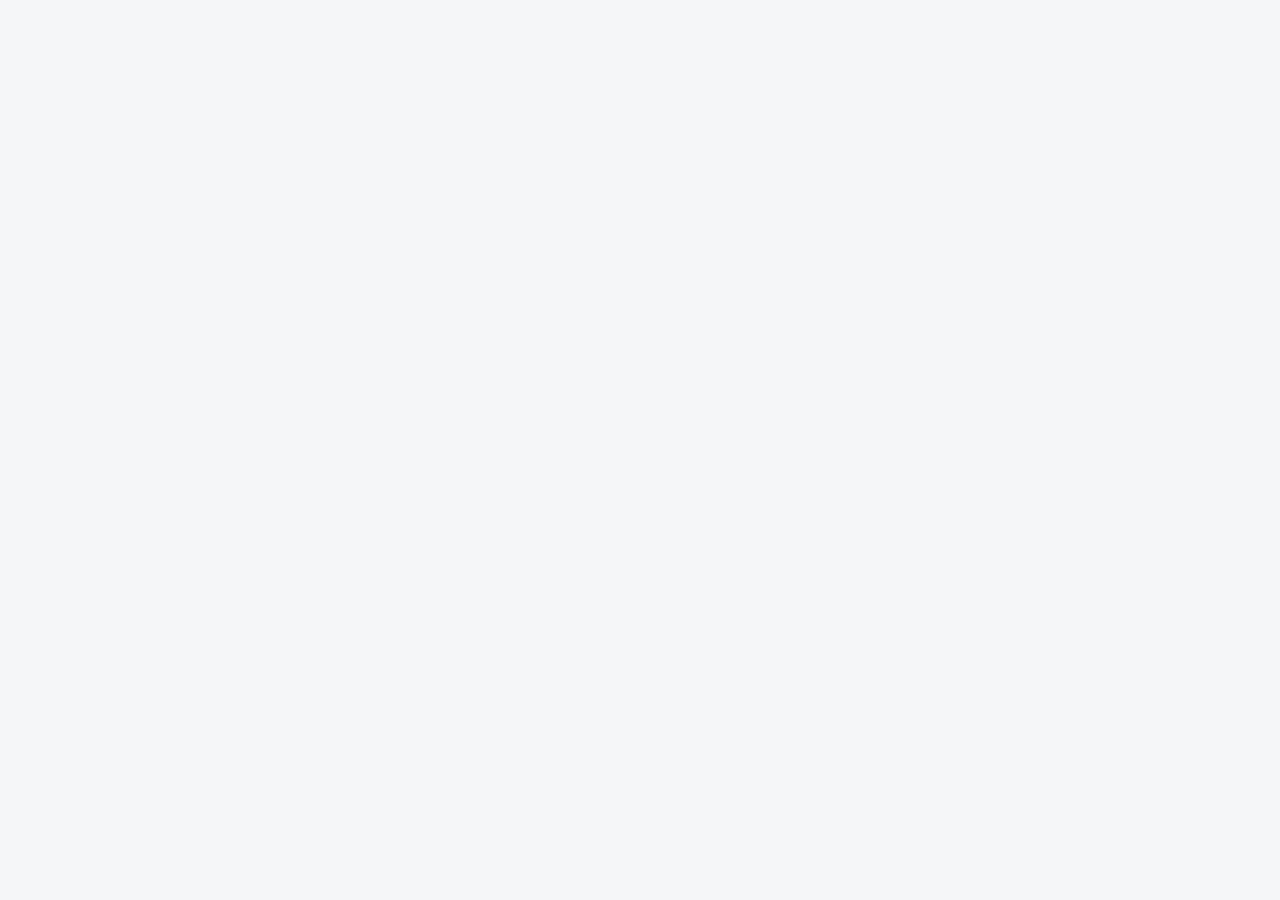
==== detail.html @ e7089a94 "initial submit" ====
<!DOCTYPE html>
<html lang="en">
<head>
  <meta charset="UTF-8">
  <meta name="viewport" content="width=device-width, initial-scale=1.0">
  <link rel="preconnect" href="https://fonts.gstatic.com">
  <link href="https://fonts.googleapis.com/css2?family=Kumbh+Sans:wght@400;700&display=swap" rel="stylesheet">
  <link rel="icon" type="image/png" sizes="32x32" href="assets/favicon-32x32.png">
  <link rel="stylesheet" href="sass/style.css">

  <title>Github App</title>

</head>
<body>
  <header>
    <div class="container-normal">
      <!-- Logo --><!-- Toggle switch -->
    </div>
  </header>

  <main>
    <div class="container-small">
      <!-- Company info -->
        <!-- company_logo <img> -->
        <!-- company 'So Digital Inc.' -->
        <!-- company_url -->

      <!-- Description -->
        <!-- created_at '5h ago' -->
        <!-- type 'Full Time' -->
        <!-- title 'Senior Software Engineer' -->
        <!-- location 'Remote' -->
        <!-- description -->

      <!-- How to apply -->
        <!-- how_to_apply -->

      <!-- Footer -->
    </div>
  </main>
  
  <script src="js/class.js"></script>
  <script src="js/app.js"></script>
</body>
</html>
---- sass/style.css ----
@import url("https://fonts.googleapis.com/css2?family=Kumbh+Sans:wght@400;700&display=swap");
/*--VARIABLES--*/
/*--RESET--*/
/* Box sizing rules */
*, *::before, *::after {
  -webkit-box-sizing: border-box;
          box-sizing: border-box;
}

/* Remove default margin & padding */
html, body, h1, h2, h3, h4, h5, p, ul, li {
  margin: 0;
  padding: 0;
}

/* Set core root defaults */
html:focus-within {
  scroll-behavior: smooth;
}

/* Set core body defaults */
body {
  min-height: 100vh;
  text-rendering: optimizeSpeed;
  font-family: "Kumbh Sans", sans-serif;
  font-size: 1rem;
  color: #19202D;
}

/* Remove default list style */
li {
  list-style: none;
}

a {
  text-decoration: none;
  color: #19202D;
  cursor: pointer;
}

/* Make images easier to work with */
picture, img {
  max-width: 100%;
  display: block;
  height: 100%;
}

/* Inherit fonts for inputs and buttons */
input, button, textarea, select {
  font: inherit;
}

/*--VISUALLY HIDDEN--*/
.sr-only {
  border: 0 !important;
  clip: rect(1px, 1px, 1px, 1px) !important;
  -webkit-clip-path: inset(50%) !important;
  clip-path: inset(50%) !important;
  height: 1px !important;
  margin: -1px !important;
  overflow: hidden !important;
  padding: 0 !important;
  position: absolute !important;
  width: 1px !important;
  white-space: nowrap !important;
}

/*--UTILITIES--*/
.lightBtn {
  background-color: #5964e0;
  color: #FFFFFF;
  font-size: 1rem;
  padding: 1rem 2rem;
  border-radius: 5px;
}

.lightBtn:hover {
  background-color: #939BF4;
}

.darkBtn {
  background-color: #FFFFFF;
  opacity: 0.1;
  font-size: 1rem;
}

.darkBtn:hover {
  opacity: 0.35;
}

/*--LAYOUT--*/
body {
  background-color: #F4F6F8;
}

.row, .header__mode, .header__searchbar, .header__searchbar label, .header__modal-content label, .loadmore {
  display: -webkit-box;
  display: -ms-flexbox;
  display: flex;
  -webkit-box-orient: horizontal;
  -webkit-box-direction: normal;
      -ms-flex-direction: row;
          flex-direction: row;
  -webkit-box-align: center;
      -ms-flex-align: center;
          align-items: center;
}

.input input[type=checkbox], .header__modal-content label[for=type] input[type=checkbox] {
  display: none;
}

.input input[type=checkbox] + *::before, .header__modal-content label[for=type] input[type=checkbox] + *::before {
  content: "";
  display: inline-block;
  vertical-align: bottom;
  width: 1.5rem;
  height: 1.5rem;
  border-radius: 10%;
  margin-right: 1rem;
  background: rgba(18, 23, 33, 0.1);
  border: none;
}

.input input[type=checkbox]:checked + *::before, .header__modal-content label[for=type] input[type=checkbox]:checked + *::before {
  content: url(../assets/desktop/icon-check.svg);
  color: white;
  text-align: center;
  line-height: 1.5rem;
  background: #5964e0;
  border-color: #5964e0;
}

.line {
  height: 1px;
  width: 90vw;
  margin-left: -1.5rem;
  background-color: #6E8098;
}

/*--COMPONENT--*/
.header {
  position: relative;
}

.header__background picture, .header__background img {
  width: 100%;
}

.header__mode {
  width: 90vw;
  margin: 0 auto;
  position: absolute;
  top: 5vh;
  left: 5vw;
}

.header__logo {
  margin-right: auto;
}

.header__toggle {
  width: 3rem;
  height: 1.5rem;
  background-color: #FFFFFF;
  border-radius: 20px;
  margin: 0 1rem;
  position: relative;
}

.header__toggle::after {
  content: '';
  background-color: #5964e0;
  width: 1rem;
  height: 1rem;
  border-radius: 50%;
  position: absolute;
  top: 4px;
  left: 4px;
  cursor: pointer;
  -webkit-transition: left 0.25s ease;
  transition: left 0.25s ease;
}

.header__searchbar {
  width: 90vw;
  margin: 0 auto;
  padding-right: 1rem;
  background-color: #FFFFFF;
  border-radius: 10px;
  -webkit-transform: translateY(-50%);
          transform: translateY(-50%);
}

.header__searchbar input {
  border: none;
  padding: 2rem 0 2rem 2rem;
  border-radius: 10px;
}

.header__searchbar label[for=title] > img, .header__searchbar .header__hidden {
  display: none;
}

.header__searchbar label[for=title] {
  margin-right: auto;
}

.header__searchbar a {
  width: 3rem;
  padding: 0.75rem;
}

.header__searchbar #search {
  background-color: #5964e0;
  border-radius: 5px;
  display: -webkit-box;
  display: -ms-flexbox;
  display: flex;
  -webkit-box-align: center;
      -ms-flex-align: center;
          align-items: center;
  -webkit-box-pack: center;
      -ms-flex-pack: center;
          justify-content: center;
}

.header__modal {
  background-color: rgba(18, 23, 33, 0.5);
  display: -webkit-box;
  display: -ms-flexbox;
  display: flex;
  -webkit-box-orient: vertical;
  -webkit-box-direction: normal;
      -ms-flex-direction: column;
          flex-direction: column;
  -webkit-box-align: center;
      -ms-flex-align: center;
          align-items: center;
  -webkit-box-pack: center;
      -ms-flex-pack: center;
          justify-content: center;
  width: 100vw;
  height: 100vh;
  position: fixed;
  top: 0;
  left: 0;
  z-index: 1;
  visibility: hidden;
  opacity: 0;
  -webkit-transition: visibility 0s opacity 0.5s;
  transition: visibility 0s opacity 0.5s;
}

.header__modal-active {
  visibility: visible;
  opacity: 1;
}

.header__modal-content {
  background-color: #FFFFFF;
  width: 90%;
  padding: 1.5rem;
  border-radius: 10px;
}

.header__modal-content label[for=location] {
  padding: 0 0 1.5rem;
}

.header__modal-content label[for=location] input {
  margin-left: 1rem;
  border: none;
}

.header__modal-content label[for=type] {
  margin: 1.5rem 0;
  font-size: 1rem;
  font-weight: 700;
}

.header__modal-content a {
  display: block;
  text-align: center;
  font-size: 1rem;
  font-weight: 700;
}

.job {
  width: 90vw;
  text-align: center;
  margin: 2rem auto 5rem;
}

.job__card {
  background-color: #FFFFFF;
  padding: 2rem;
  position: relative;
  border-radius: 10px;
  margin-bottom: 3rem;
  text-align: left;
}

.job__card * + * {
  margin-bottom: 1rem;
}

.job__logo {
  max-width: 50px;
  max-height: 50px;
  position: absolute;
  top: -25px;
  left: 2rem;
}

.job__type {
  color: #6E8098;
  font-size: 1rem;
}

.job__createTime span:nth-of-type(2) {
  font-size: 2rem;
  color: #6E8098;
}

.job__title {
  font-size: 1.25rem;
  font-weight: 700;
  color: #19202D;
}

.job__location {
  font-size: 0.875rem;
  font-weight: 700;
  color: #5964e0;
  margin-top: 2rem;
}

.loadmore {
  -webkit-box-pack: center;
      -ms-flex-pack: center;
          justify-content: center;
  margin-bottom: 5rem;
}
/*# sourceMappingURL=style.css.map */
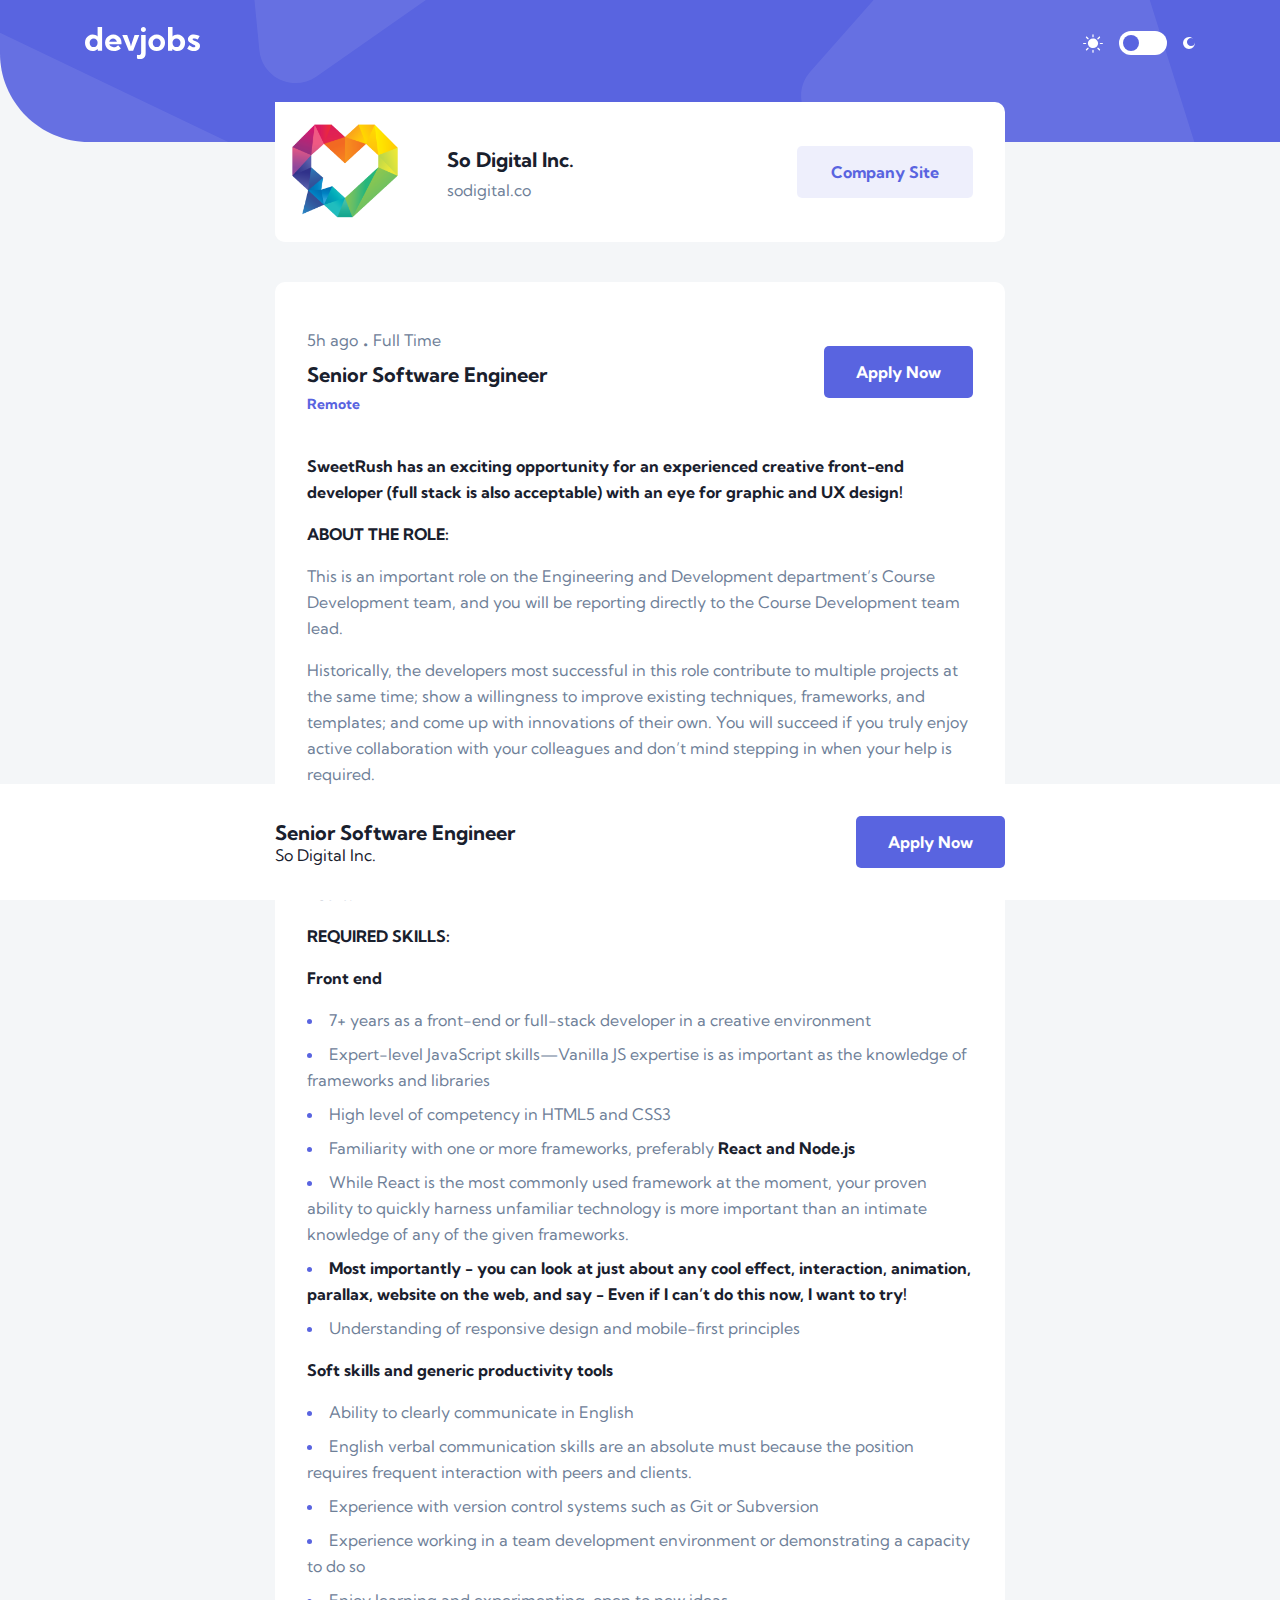
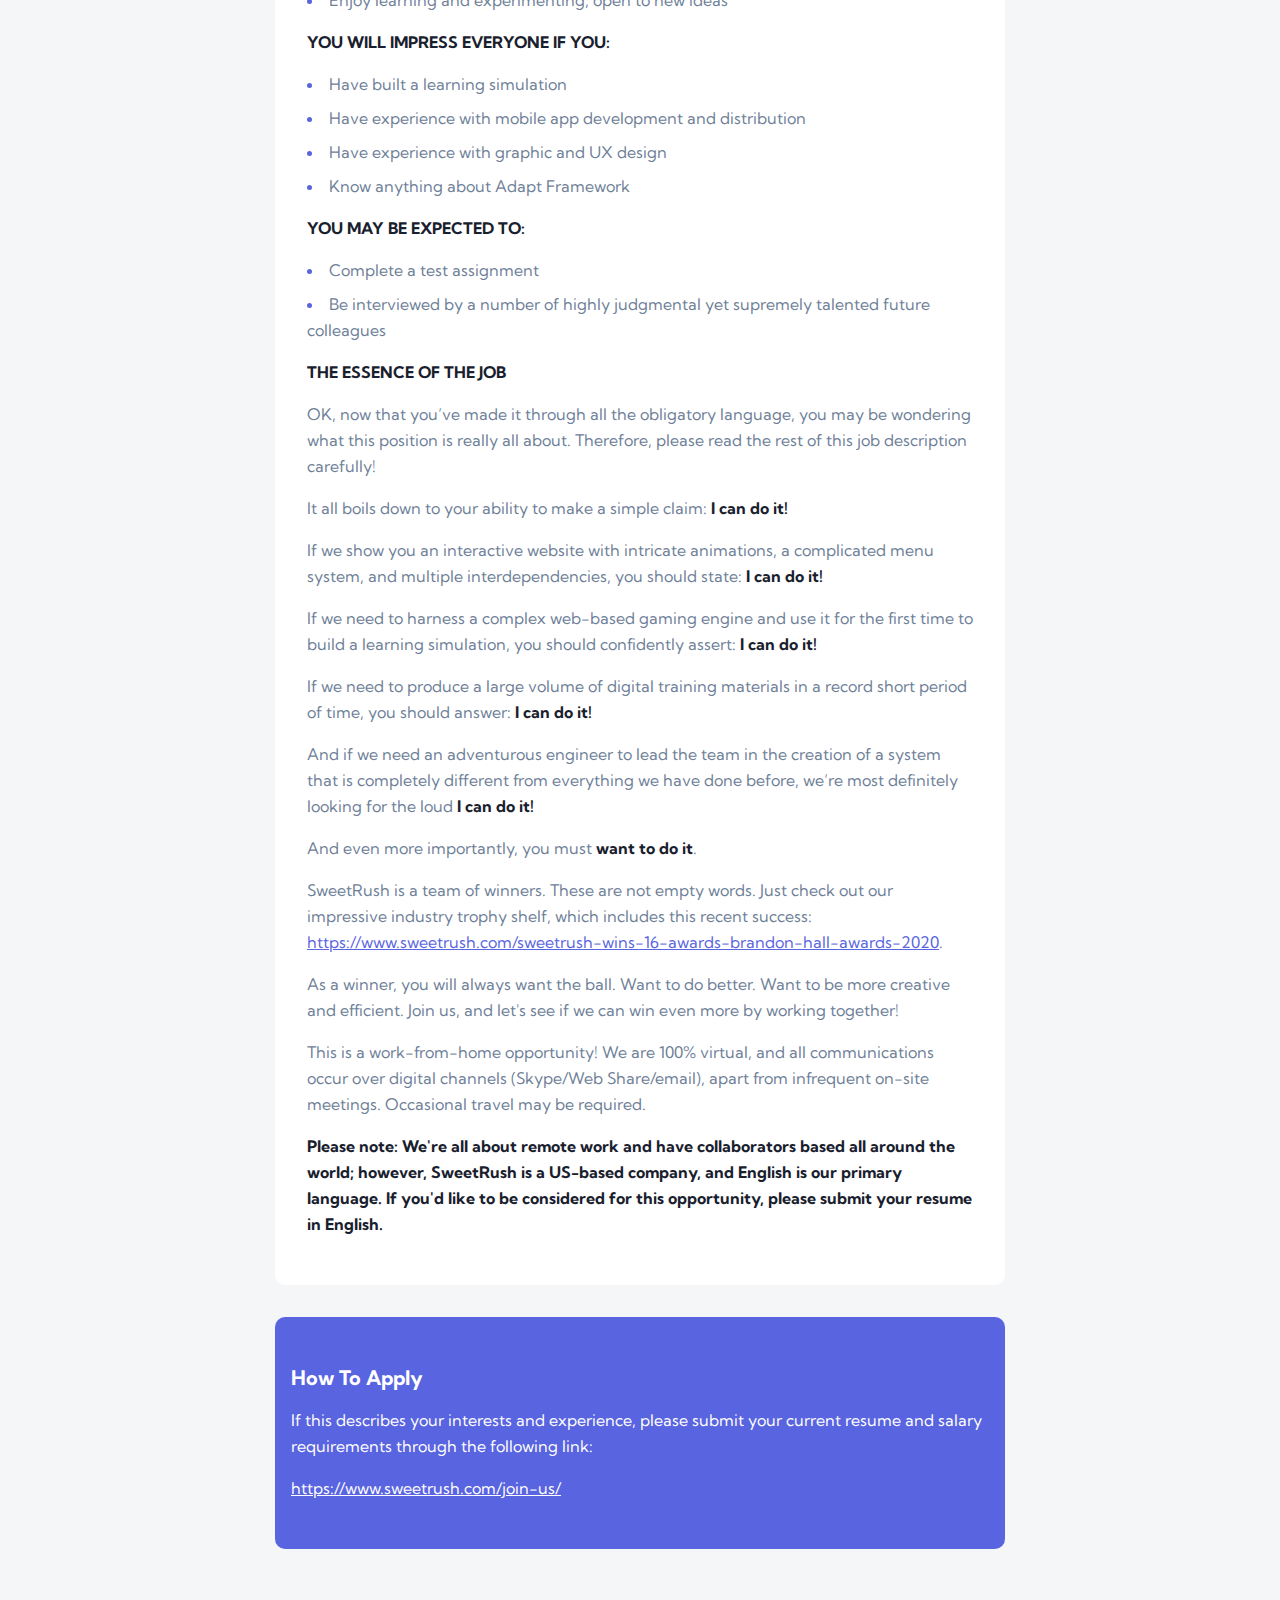
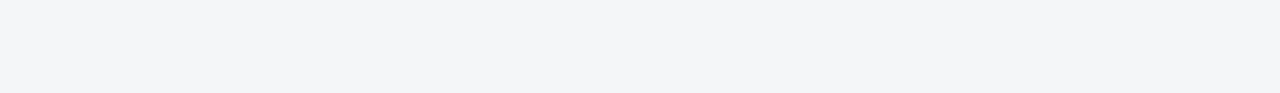
==== commit 44256203: "Update UI, new page" ====
--- a/detail.html
+++ b/detail.html
@@ -7,39 +7,129 @@
   <link href="https://fonts.googleapis.com/css2?family=Kumbh+Sans:wght@400;700&display=swap" rel="stylesheet">
   <link rel="icon" type="image/png" sizes="32x32" href="assets/favicon-32x32.png">
   <link rel="stylesheet" href="sass/style.css">
+  <link rel="stylesheet" href="sass/style-tablet.css" media="screen and (min-width: 768px)">
+  <link rel="stylesheet" href="sass/style-desktop.css" media="screen and (min-width: 1200px)">
 
-  <title>Github App</title>
+  <title>Github App | Job Details</title>
 
 </head>
 <body>
   <header>
-    <div class="container-normal">
-      <!-- Logo --><!-- Toggle switch -->
+    <!-- Background -->
+    <div class="header__background">
+      <picture>
+        <source srcset="assets/desktop/bg-pattern-header.svg" media="(min-width: 1200px)"/>
+        <source srcset="assets/tablet/bg-pattern-header.svg" media="(min-width: 768px)"/>
+        <img src="assets/mobile/bg-pattern-header.svg" alt="background">
+      </picture>
+    </div>
+
+    <!-- Logo & Toggle -->
+    <div class="header__mode">
+        <!-- Logo -->
+        <a href="#" class="header__logo"><img src="assets/desktop/logo.svg" alt="logo"></a>
+        <!-- Toggle -->
+        <div class="row">
+          <img src="assets/desktop/icon-sun.svg" alt="light mode">
+          <div class="header__toggle"></div>
+          <img src="assets/desktop/icon-moon.svg" alt="dark mode">
+        </div>
     </div>
   </header>
 
   <main>
-    <div class="container-small">
-      <!-- Company info -->
-        <!-- company_logo <img> -->
-        <!-- company 'So Digital Inc.' -->
-        <!-- company_url -->
+    <div class="detail">
+      <!-- Company basic info -->
+      <div class="detail__company">
+        <img src="assets/SR Logo.png" alt="company logo">
+        <h3>So Digital Inc.</h3>
+        <p>sodigital.co</p>
+        <a href="#" class="lightBtn-2">Company Site</a>
+      </div>
 
       <!-- Description -->
-        <!-- created_at '5h ago' -->
-        <!-- type 'Full Time' -->
-        <!-- title 'Senior Software Engineer' -->
-        <!-- location 'Remote' -->
-        <!-- description -->
+      <div class="detail__info">
+        <div class="job__createTime">
+          <span class="job__type">5h ago</span>
+          <span>.</span>
+          <span class="job__type">Full Time</span>
+        </div>
+        <h3 class="job__title">Senior Software Engineer</h3>
+        <h4 class="job__location">Remote</h4>
+        <a href="#" class="lightBtn">Apply Now</a>
 
-      <!-- How to apply -->
-        <!-- how_to_apply -->
+        <div class="detail__description">
+          <p><strong>SweetRush has an exciting opportunity for an experienced creative front-end developer (full stack is also acceptable) with an eye for graphic and UX design!</strong></p>
+          <p><strong>ABOUT THE ROLE:</strong></p>
+          <p>This is an important role on the Engineering and Development department’s Course Development team, and you will be reporting directly to the Course Development team lead.</p>
+          <p>Historically, the developers most successful in this role contribute to multiple projects at the same time; show a willingness to improve existing techniques, frameworks, and templates; and come up with innovations of their own. You will succeed if you truly enjoy active collaboration with your colleagues and don’t mind stepping in when your help is required.</p>
+          <p>This is a remote position and a great opportunity to work from home. Candidates from all geographic locations are welcome to apply; however, our development team is mostly based in North and Latin America, and you should be willing to work during our business hours.</p>
+          <p><strong>REQUIRED SKILLS:</strong></p>
+          <p><strong>Front end</strong></p>
+          <ul>
+          <li>7+ years as a front-end or full-stack developer in a creative environment</li>
+          <li>Expert-level JavaScript skills—Vanilla JS expertise is as important as the knowledge of frameworks and libraries</li>
+          <li>High level of competency in HTML5 and CSS3</li>
+          <li>Familiarity with one or more frameworks, preferably <strong>React and Node.js</strong>
+          </li>
+          <li>While React is the most commonly used framework at the moment, your proven ability to quickly harness unfamiliar technology is more important than an intimate knowledge of any of the given frameworks.</li>
+          <li><strong>Most importantly - you can look at just about any cool effect, interaction, animation, parallax, website on the web, and say - Even if I can’t do this now, I want to try!</strong></li>
+          <li>Understanding of responsive design and mobile-first principles</li>
+          </ul>
+          <p><strong>Soft skills and generic productivity tools</strong></p>
+          <ul>
+          <li>Ability to clearly communicate in English</li>
+          <li>English verbal communication skills are an absolute must because the position requires frequent interaction with peers and clients.</li>
+          <li>Experience with version control systems such as Git or Subversion</li>
+          <li>Experience working in a team development environment or demonstrating a capacity to do so</li>
+          <li>Enjoy learning and experimenting, open to new ideas</li>
+          </ul>
+          <p><strong>YOU WILL IMPRESS EVERYONE IF YOU:</strong></p>
+          <ul>
+          <li>Have built a learning simulation</li>
+          <li>Have experience with mobile app development and distribution</li>
+          <li>Have experience with graphic and UX design</li>
+          <li>Know anything about Adapt Framework</li>
+          </ul>
+          <p><strong>YOU MAY BE EXPECTED TO:</strong></p>
+          <ul>
+          <li>Complete a test assignment</li>
+          <li>Be interviewed by a number of highly judgmental yet supremely talented future colleagues</li>
+          </ul>
+          <p><strong>THE ESSENCE OF THE JOB</strong></p>
+          <p>OK, now that you’ve made it through all the obligatory language, you may be wondering what this position is really all about. Therefore, please read the rest of this job description carefully!</p>
+          <p>It all boils down to your ability to make a simple claim: <strong>I can do it!</strong></p>
+          <p>If we show you an interactive website with intricate animations, a complicated menu system, and multiple interdependencies, you should state: <strong>I can do it!</strong></p>
+          <p>If we need to harness a complex web-based gaming engine and use it for the first time to build a learning simulation, you should confidently assert: <strong>I can do it!</strong></p>
+          <p>If we need to produce a large volume of digital training materials in a record short period of time, you should answer: <strong>I can do it!</strong></p>
+          <p>And if we need an adventurous engineer to lead the team in the creation of a system that is completely different from everything we have done before, we’re most definitely looking for the loud <strong>I can do it!</strong></p>
+          <p>And even more importantly, you must <strong>want to do it</strong>.</p>
+          <p>SweetRush is a team of winners. These are not empty words. Just check out our impressive industry trophy shelf, which includes this recent success: <a href="https://www.sweetrush.com/sweetrush-wins-16-awards-brandon-hall-awards-2020">https://www.sweetrush.com/sweetrush-wins-16-awards-brandon-hall-awards-2020</a>.</p>
+          <p>As a winner, you will always want the ball. Want to do better. Want to be more creative and efficient. Join us, and let's see if we can win even more by working together!</p>
+          <p>This is a work-from-home opportunity! We are 100% virtual, and all communications occur over digital channels (Skype/Web Share/email), apart from infrequent on-site meetings. Occasional travel may be required.</p>
+          <p><strong>Please note: We're all about remote work and have collaborators based all around the world; however, SweetRush is a US-based company, and English is our primary language. If you'd like to be considered for this opportunity, please submit your resume in English.</strong></p>
+        </div>
+      </div>
 
-      <!-- Footer -->
+      <div class="detail__apply">
+        <h3>How To Apply</h3>
+        <p>If this describes your interests and experience, please submit your current resume and salary requirements through the following link:
+          <a href="https://www.sweetrush.com/join-us/">https://www.sweetrush.com/join-us/</a>
+        </p>
+      </div>
     </div>
+
+    <div class="footer">
+      <div class="footer__text">
+        <h3>Senior Software Engineer</h3>
+        <p>So Digital Inc.</p>
+      </div>
+      <a href="#" class="lightBtn">Apply Now</a>
+    </div>  
   </main>
   
   <script src="js/class.js"></script>
   <script src="js/app.js"></script>
+  <!-- <script src="js/ui.js"></script> -->
 </body>
 </html>--- a/sass/style.css
+++ b/sass/style.css
@@ -36,6 +36,8 @@
   text-decoration: none;
   color: #19202D;
   cursor: pointer;
+  font-size: 1rem;
+  font-weight: 700;
 }
 
 /* Make images easier to work with */
@@ -78,14 +80,61 @@
   background-color: #939BF4;
 }
 
+.lightBtn-2 {
+  background-color: rgba(89, 100, 224, 0.1);
+  color: #5964e0;
+  font-size: 1rem;
+  padding: 1rem 2rem;
+  border-radius: 5px;
+}
+
+.lightBtn-2:hover {
+  background-color: rgba(89, 100, 224, 0.35);
+}
+
 .darkBtn {
-  background-color: #FFFFFF;
-  opacity: 0.1;
+  background-color: rgba(255, 255, 255, 0.1);
   font-size: 1rem;
 }
 
 .darkBtn:hover {
-  opacity: 0.35;
+  background-color: rgba(255, 255, 255, 0.35);
+}
+
+.input input[type=checkbox], .header__modal-content label[for=type] input[type=checkbox] {
+  display: none;
+}
+
+.input input[type=checkbox] + *::before, .header__modal-content label[for=type] input[type=checkbox] + *::before {
+  content: "";
+  display: inline-block;
+  vertical-align: bottom;
+  width: 1.5rem;
+  height: 1.5rem;
+  border-radius: 10%;
+  margin-right: 1rem;
+  background: rgba(18, 23, 33, 0.1);
+  border: none;
+}
+
+.input input[type=checkbox]:checked + *::before, .header__modal-content label[for=type] input[type=checkbox]:checked + *::before {
+  content: url(../assets/desktop/icon-check.svg);
+  color: white;
+  text-align: center;
+  line-height: 1.5rem;
+  background: #5964e0;
+  border-color: #5964e0;
+}
+
+.line {
+  height: 1px;
+  width: 90vw;
+  margin-left: -1.5rem;
+  background-color: #6E8098;
+}
+
+*:focus {
+  outline: 1px solid #939BF4;
 }
 
 /*--LAYOUT--*/
@@ -106,38 +155,6 @@
           align-items: center;
 }
 
-.input input[type=checkbox], .header__modal-content label[for=type] input[type=checkbox] {
-  display: none;
-}
-
-.input input[type=checkbox] + *::before, .header__modal-content label[for=type] input[type=checkbox] + *::before {
-  content: "";
-  display: inline-block;
-  vertical-align: bottom;
-  width: 1.5rem;
-  height: 1.5rem;
-  border-radius: 10%;
-  margin-right: 1rem;
-  background: rgba(18, 23, 33, 0.1);
-  border: none;
-}
-
-.input input[type=checkbox]:checked + *::before, .header__modal-content label[for=type] input[type=checkbox]:checked + *::before {
-  content: url(../assets/desktop/icon-check.svg);
-  color: white;
-  text-align: center;
-  line-height: 1.5rem;
-  background: #5964e0;
-  border-color: #5964e0;
-}
-
-.line {
-  height: 1px;
-  width: 90vw;
-  margin-left: -1.5rem;
-  background-color: #6E8098;
-}
-
 /*--COMPONENT--*/
 .header {
   position: relative;
@@ -165,6 +182,7 @@
   background-color: #FFFFFF;
   border-radius: 20px;
   margin: 0 1rem;
+  cursor: pointer;
   position: relative;
 }
 
@@ -182,6 +200,10 @@
   transition: left 0.25s ease;
 }
 
+.header__toggle:hover::after {
+  background-color: #939BF4;
+}
+
 .header__searchbar {
   width: 90vw;
   margin: 0 auto;
@@ -196,6 +218,7 @@
   border: none;
   padding: 2rem 0 2rem 2rem;
   border-radius: 10px;
+  cursor: pointer;
 }
 
 .header__searchbar label[for=title] > img, .header__searchbar .header__hidden {
@@ -282,8 +305,6 @@
 .header__modal-content a {
   display: block;
   text-align: center;
-  font-size: 1rem;
-  font-weight: 700;
 }
 
 .job {
@@ -329,6 +350,10 @@
   color: #19202D;
 }
 
+.job__title:hover {
+  color: #6E8098;
+}
+
 .job__location {
   font-size: 0.875rem;
   font-weight: 700;
@@ -342,4 +367,134 @@
           justify-content: center;
   margin-bottom: 5rem;
 }
+
+.detail {
+  width: 90vw;
+  margin: 0 auto 7.5rem;
+}
+
+.detail__company {
+  background-color: #FFFFFF;
+  text-align: center;
+  padding: 3rem 1rem 2.5rem;
+  position: relative;
+  border-radius: 10px;
+  -webkit-transform: translateY(-1rem);
+          transform: translateY(-1rem);
+}
+
+.detail__company img {
+  max-width: 50px;
+  max-height: 50px;
+  margin: 0 auto;
+  border-radius: 15px;
+  position: absolute;
+  left: calc(50% - 25px);
+  top: -25px;
+}
+
+.detail__company h3 {
+  font-size: 1.25rem;
+  font-weight: 700;
+}
+
+.detail__company p {
+  font-size: 1rem;
+  margin-top: 1rem;
+  color: #6E8098;
+}
+
+.detail__company a {
+  display: inline-block;
+  margin-top: 2rem;
+}
+
+.detail__info {
+  background-color: #FFFFFF;
+  border-radius: 10px;
+  padding: 2rem 1rem;
+  margin-top: 1rem;
+}
+
+.detail__info a {
+  display: block;
+  text-align: center;
+  margin: 2rem 0;
+}
+
+.detail__info .job__title, .detail__info .job__location {
+  margin-top: 0.5rem;
+}
+
+.detail__description p, .detail__description li {
+  font-size: 1rem;
+  color: #6E8098;
+  line-height: 26px;
+}
+
+.detail__description p {
+  margin: 1rem 0;
+}
+
+.detail__description li {
+  list-style-type: disc;
+  list-style-position: inside;
+  margin: 0.5rem 0;
+}
+
+.detail__description li::marker {
+  color: #5964e0;
+}
+
+.detail__description strong {
+  color: #19202D;
+}
+
+.detail__description a {
+  display: inline;
+  color: #5964e0;
+  text-decoration: underline;
+  font-weight: 400;
+}
+
+.detail__apply {
+  color: #FFFFFF;
+  background-color: #5964e0;
+  border-radius: 10px;
+  padding: 2rem 1rem;
+  margin: 2rem 0;
+  line-height: 26px;
+}
+
+.detail__apply h3 {
+  font-size: 1.25rem;
+  font-weight: 700;
+  margin: 1rem 0;
+}
+
+.detail__apply a {
+  color: #FFFFFF;
+  text-decoration: underline;
+  font-weight: 400;
+  display: block;
+  margin: 1rem 0;
+}
+
+.footer {
+  padding: 5vw;
+  width: 100vw;
+  background-color: #FFFFFF;
+  margin: 0 auto;
+  position: fixed;
+  bottom: 0;
+}
+
+.footer a {
+  display: block;
+  text-align: center;
+}
+
+.footer__text {
+  display: none;
+}
 /*# sourceMappingURL=style.css.map */--- a/sass/style-tablet.css
+++ b/sass/style-tablet.css
@@ -0,0 +1,706 @@
+@import url("https://fonts.googleapis.com/css2?family=Kumbh+Sans:wght@400;700&display=swap");
+/*--VARIABLES--*/
+/*--RESET--*/
+/* Box sizing rules */
+*, *::before, *::after {
+  -webkit-box-sizing: border-box;
+          box-sizing: border-box;
+}
+
+/* Remove default margin & padding */
+html, body, h1, h2, h3, h4, h5, p, ul, li {
+  margin: 0;
+  padding: 0;
+}
+
+/* Set core root defaults */
+html:focus-within {
+  scroll-behavior: smooth;
+}
+
+/* Set core body defaults */
+body {
+  min-height: 100vh;
+  text-rendering: optimizeSpeed;
+  font-family: "Kumbh Sans", sans-serif;
+  font-size: 1rem;
+  color: #19202D;
+}
+
+/* Remove default list style */
+li {
+  list-style: none;
+}
+
+a {
+  text-decoration: none;
+  color: #19202D;
+  cursor: pointer;
+  font-size: 1rem;
+  font-weight: 700;
+}
+
+/* Make images easier to work with */
+picture, img {
+  max-width: 100%;
+  display: block;
+  height: 100%;
+}
+
+/* Inherit fonts for inputs and buttons */
+input, button, textarea, select {
+  font: inherit;
+}
+
+/*--VISUALLY HIDDEN--*/
+.sr-only {
+  border: 0 !important;
+  clip: rect(1px, 1px, 1px, 1px) !important;
+  -webkit-clip-path: inset(50%) !important;
+  clip-path: inset(50%) !important;
+  height: 1px !important;
+  margin: -1px !important;
+  overflow: hidden !important;
+  padding: 0 !important;
+  position: absolute !important;
+  width: 1px !important;
+  white-space: nowrap !important;
+}
+
+/*--UTILITIES--*/
+.lightBtn {
+  background-color: #5964e0;
+  color: #FFFFFF;
+  font-size: 1rem;
+  padding: 1rem 2rem;
+  border-radius: 5px;
+}
+
+.lightBtn:hover {
+  background-color: #939BF4;
+}
+
+.lightBtn-2 {
+  background-color: rgba(89, 100, 224, 0.1);
+  color: #5964e0;
+  font-size: 1rem;
+  padding: 1rem 2rem;
+  border-radius: 5px;
+}
+
+.lightBtn-2:hover {
+  background-color: rgba(89, 100, 224, 0.35);
+}
+
+.darkBtn {
+  background-color: rgba(255, 255, 255, 0.1);
+  font-size: 1rem;
+}
+
+.darkBtn:hover {
+  background-color: rgba(255, 255, 255, 0.35);
+}
+
+.input input[type=checkbox], .header__modal-content label[for=type] input[type=checkbox], .header__searchbar .header__hidden label[for=type] input[type=checkbox] {
+  display: none;
+}
+
+.input input[type=checkbox] + *::before, .header__modal-content label[for=type] input[type=checkbox] + *::before, .header__searchbar .header__hidden label[for=type] input[type=checkbox] + *::before {
+  content: "";
+  display: inline-block;
+  vertical-align: bottom;
+  width: 1.5rem;
+  height: 1.5rem;
+  border-radius: 10%;
+  margin-right: 1rem;
+  background: rgba(18, 23, 33, 0.1);
+  border: none;
+}
+
+.input input[type=checkbox]:checked + *::before, .header__modal-content label[for=type] input[type=checkbox]:checked + *::before, .header__searchbar .header__hidden label[for=type] input[type=checkbox]:checked + *::before {
+  content: url(../assets/desktop/icon-check.svg);
+  color: white;
+  text-align: center;
+  line-height: 1.5rem;
+  background: #5964e0;
+  border-color: #5964e0;
+}
+
+.line {
+  height: 1px;
+  width: 90vw;
+  margin-left: -1.5rem;
+  background-color: #6E8098;
+}
+
+*:focus {
+  outline: 1px solid #939BF4;
+}
+
+/*--LAYOUT--*/
+body {
+  background-color: #F4F6F8;
+}
+
+.row, .header__mode, .header__searchbar, .header__searchbar label, .header__modal-content label, .loadmore, .footer {
+  display: -webkit-box;
+  display: -ms-flexbox;
+  display: flex;
+  -webkit-box-orient: horizontal;
+  -webkit-box-direction: normal;
+      -ms-flex-direction: row;
+          flex-direction: row;
+  -webkit-box-align: center;
+      -ms-flex-align: center;
+          align-items: center;
+}
+
+/*--COMPONENT--*/
+.header {
+  position: relative;
+}
+
+.header__background picture, .header__background img {
+  width: 100%;
+}
+
+.header__mode {
+  width: 90vw;
+  margin: 0 auto;
+  position: absolute;
+  top: 5vh;
+  left: 5vw;
+}
+
+.header__logo {
+  margin-right: auto;
+}
+
+.header__toggle {
+  width: 3rem;
+  height: 1.5rem;
+  background-color: #FFFFFF;
+  border-radius: 20px;
+  margin: 0 1rem;
+  cursor: pointer;
+  position: relative;
+}
+
+.header__toggle::after {
+  content: '';
+  background-color: #5964e0;
+  width: 1rem;
+  height: 1rem;
+  border-radius: 50%;
+  position: absolute;
+  top: 4px;
+  left: 4px;
+  cursor: pointer;
+  -webkit-transition: left 0.25s ease;
+  transition: left 0.25s ease;
+}
+
+.header__toggle:hover::after {
+  background-color: #939BF4;
+}
+
+.header__searchbar {
+  width: 90vw;
+  margin: 0 auto;
+  padding-right: 1rem;
+  background-color: #FFFFFF;
+  border-radius: 10px;
+  -webkit-transform: translateY(-50%);
+          transform: translateY(-50%);
+}
+
+.header__searchbar input {
+  border: none;
+  padding: 2rem 0 2rem 2rem;
+  border-radius: 10px;
+  cursor: pointer;
+}
+
+.header__searchbar label[for=title] > img, .header__searchbar .header__hidden {
+  display: none;
+}
+
+.header__searchbar label[for=title] {
+  margin-right: auto;
+}
+
+.header__searchbar a {
+  width: 3rem;
+  padding: 0.75rem;
+}
+
+.header__searchbar #search {
+  background-color: #5964e0;
+  border-radius: 5px;
+  display: -webkit-box;
+  display: -ms-flexbox;
+  display: flex;
+  -webkit-box-align: center;
+      -ms-flex-align: center;
+          align-items: center;
+  -webkit-box-pack: center;
+      -ms-flex-pack: center;
+          justify-content: center;
+}
+
+.header__modal {
+  background-color: rgba(18, 23, 33, 0.5);
+  display: -webkit-box;
+  display: -ms-flexbox;
+  display: flex;
+  -webkit-box-orient: vertical;
+  -webkit-box-direction: normal;
+      -ms-flex-direction: column;
+          flex-direction: column;
+  -webkit-box-align: center;
+      -ms-flex-align: center;
+          align-items: center;
+  -webkit-box-pack: center;
+      -ms-flex-pack: center;
+          justify-content: center;
+  width: 100vw;
+  height: 100vh;
+  position: fixed;
+  top: 0;
+  left: 0;
+  z-index: 1;
+  visibility: hidden;
+  opacity: 0;
+  -webkit-transition: visibility 0s opacity 0.5s;
+  transition: visibility 0s opacity 0.5s;
+}
+
+.header__modal-active {
+  visibility: visible;
+  opacity: 1;
+}
+
+.header__modal-content {
+  background-color: #FFFFFF;
+  width: 90%;
+  padding: 1.5rem;
+  border-radius: 10px;
+}
+
+.header__modal-content label[for=location] {
+  padding: 0 0 1.5rem;
+}
+
+.header__modal-content label[for=location] input {
+  margin-left: 1rem;
+  border: none;
+}
+
+.header__modal-content label[for=type] {
+  margin: 1.5rem 0;
+  font-size: 1rem;
+  font-weight: 700;
+}
+
+.header__modal-content a {
+  display: block;
+  text-align: center;
+}
+
+.job {
+  width: 90vw;
+  text-align: center;
+  margin: 2rem auto 5rem;
+}
+
+.job__card {
+  background-color: #FFFFFF;
+  padding: 2rem;
+  position: relative;
+  border-radius: 10px;
+  margin-bottom: 3rem;
+  text-align: left;
+}
+
+.job__card * + * {
+  margin-bottom: 1rem;
+}
+
+.job__logo {
+  max-width: 50px;
+  max-height: 50px;
+  position: absolute;
+  top: -25px;
+  left: 2rem;
+}
+
+.job__type {
+  color: #6E8098;
+  font-size: 1rem;
+}
+
+.job__createTime span:nth-of-type(2) {
+  font-size: 2rem;
+  color: #6E8098;
+}
+
+.job__title {
+  font-size: 1.25rem;
+  font-weight: 700;
+  color: #19202D;
+}
+
+.job__title:hover {
+  color: #6E8098;
+}
+
+.job__location {
+  font-size: 0.875rem;
+  font-weight: 700;
+  color: #5964e0;
+  margin-top: 2rem;
+}
+
+.loadmore {
+  -webkit-box-pack: center;
+      -ms-flex-pack: center;
+          justify-content: center;
+  margin-bottom: 5rem;
+}
+
+.detail {
+  width: 90vw;
+  margin: 0 auto 7.5rem;
+}
+
+.detail__company {
+  background-color: #FFFFFF;
+  text-align: center;
+  padding: 3rem 1rem 2.5rem;
+  position: relative;
+  border-radius: 10px;
+  -webkit-transform: translateY(-1rem);
+          transform: translateY(-1rem);
+}
+
+.detail__company img {
+  max-width: 50px;
+  max-height: 50px;
+  margin: 0 auto;
+  border-radius: 15px;
+  position: absolute;
+  left: calc(50% - 25px);
+  top: -25px;
+}
+
+.detail__company h3 {
+  font-size: 1.25rem;
+  font-weight: 700;
+}
+
+.detail__company p {
+  font-size: 1rem;
+  margin-top: 1rem;
+  color: #6E8098;
+}
+
+.detail__company a {
+  display: inline-block;
+  margin-top: 2rem;
+}
+
+.detail__info {
+  background-color: #FFFFFF;
+  border-radius: 10px;
+  padding: 2rem 1rem;
+  margin-top: 1rem;
+}
+
+.detail__info a {
+  display: block;
+  text-align: center;
+  margin: 2rem 0;
+}
+
+.detail__info .job__title, .detail__info .job__location {
+  margin-top: 0.5rem;
+}
+
+.detail__description p, .detail__description li {
+  font-size: 1rem;
+  color: #6E8098;
+  line-height: 26px;
+}
+
+.detail__description p {
+  margin: 1rem 0;
+}
+
+.detail__description li {
+  list-style-type: disc;
+  list-style-position: inside;
+  margin: 0.5rem 0;
+}
+
+.detail__description li::marker {
+  color: #5964e0;
+}
+
+.detail__description strong {
+  color: #19202D;
+}
+
+.detail__description a {
+  display: inline;
+  color: #5964e0;
+  text-decoration: underline;
+  font-weight: 400;
+}
+
+.detail__apply {
+  color: #FFFFFF;
+  background-color: #5964e0;
+  border-radius: 10px;
+  padding: 2rem 1rem;
+  margin: 2rem 0;
+  line-height: 26px;
+}
+
+.detail__apply h3 {
+  font-size: 1.25rem;
+  font-weight: 700;
+  margin: 1rem 0;
+}
+
+.detail__apply a {
+  color: #FFFFFF;
+  text-decoration: underline;
+  font-weight: 400;
+  display: block;
+  margin: 1rem 0;
+}
+
+.footer {
+  padding: 5vw;
+  width: 100vw;
+  background-color: #FFFFFF;
+  margin: 0 auto;
+  position: fixed;
+  bottom: 0;
+}
+
+.footer a {
+  display: block;
+  text-align: center;
+}
+
+.footer__text {
+  display: none;
+}
+
+.header__searchbar {
+  -webkit-box-pack: justify;
+      -ms-flex-pack: justify;
+          justify-content: space-between;
+  padding: 0 1rem;
+}
+
+.header__searchbar .header__hidden {
+  display: -webkit-box;
+  display: -ms-flexbox;
+  display: flex;
+  -webkit-box-align: center;
+      -ms-flex-align: center;
+          align-items: center;
+  -webkit-box-pack: justify;
+      -ms-flex-pack: justify;
+          justify-content: space-between;
+  -webkit-box-flex: 1;
+      -ms-flex-positive: 1;
+          flex-grow: 1;
+}
+
+.header__searchbar .header__hidden label {
+  -webkit-box-flex: 1;
+      -ms-flex-positive: 1;
+          flex-grow: 1;
+}
+
+.header__searchbar .header__hidden a {
+  width: auto;
+  padding: 1rem 2rem;
+  margin-left: 1rem;
+}
+
+.header__searchbar .header__hidden label[for=type] {
+  margin-left: 3rem;
+  -ms-flex-negative: 1;
+      flex-shrink: 1;
+}
+
+.header__searchbar .header__hidden label[for=type] label {
+  white-space: nowrap;
+  overflow: hidden;
+}
+
+.header__searchbar .header__hidden label[for=type]::before {
+  content: '';
+  width: 1px;
+  height: 5rem;
+  background: rgba(110, 128, 152, 0.2);
+  -webkit-transform: translateX(-2rem);
+          transform: translateX(-2rem);
+}
+
+.header__searchbar label[for=title] > img {
+  display: block;
+}
+
+.header__searchbar label[for=title] {
+  -ms-flex-preferred-size: 1;
+      flex-basis: 1;
+  -webkit-box-flex: 1;
+      -ms-flex-positive: 1;
+          flex-grow: 1;
+}
+
+.header__searchbar label[for=title]::after {
+  content: '';
+  width: 1px;
+  height: 5rem;
+  background: rgba(110, 128, 152, 0.2);
+  -webkit-transform: translateX(-2rem);
+          transform: translateX(-2rem);
+}
+
+.header__searchbar .modal, .header__searchbar #search {
+  display: none;
+}
+
+.header__searchbar input {
+  padding: 2rem 0 2rem 1rem;
+  -ms-flex-negative: 2;
+      flex-shrink: 2;
+  width: 100%;
+}
+
+.job {
+  display: -ms-grid;
+  display: grid;
+  width: 90vw;
+  -ms-grid-columns: 1fr 1fr;
+      grid-template-columns: 1fr 1fr;
+  margin: 2rem auto;
+  gap: 2rem;
+}
+
+.detail__company {
+  display: -ms-grid;
+  display: grid;
+  -ms-grid-columns: 8.75rem auto 13rem;
+      grid-template-columns: 8.75rem auto 13rem;
+  -ms-grid-rows: 1fr 1fr;
+      grid-template-rows: 1fr 1fr;
+  padding: 0;
+  -webkit-box-align: center;
+      -ms-flex-align: center;
+          align-items: center;
+  -webkit-transform: translateY(-2.5rem);
+          transform: translateY(-2.5rem);
+  border-top-left-radius: 0;
+}
+
+.detail__company img {
+  -ms-grid-column: 1;
+  -ms-grid-column-span: 1;
+  grid-column: 1 / span 1;
+  -ms-grid-row: 1;
+  -ms-grid-row-span: 2;
+  grid-row: 1 / span 2;
+  position: static;
+  margin: 0;
+  max-width: 140px;
+  max-height: 140px;
+  border-radius: 0;
+  border-bottom-left-radius: 10px;
+}
+
+.detail__company h3 {
+  -ms-grid-column: 2;
+  -ms-grid-column-span: 1;
+  grid-column: 2 / span 1;
+  -ms-grid-row: 1;
+  -ms-grid-row-span: 1;
+  grid-row: 1 / span 1;
+  text-align: left;
+  margin-left: 2rem;
+  -ms-flex-item-align: end;
+      -ms-grid-row-align: end;
+      align-self: end;
+}
+
+.detail__company p {
+  -ms-grid-column: 2;
+  -ms-grid-column-span: 1;
+  grid-column: 2 / span 1;
+  -ms-grid-row: 2;
+  -ms-grid-row-span: 1;
+  grid-row: 2 / span 1;
+  margin: 0.5rem 0 0 2rem;
+  text-align: left;
+  -ms-flex-item-align: start;
+      -ms-grid-row-align: start;
+      align-self: start;
+}
+
+.detail__company a {
+  -ms-grid-column: 3;
+  -ms-grid-column-span: 1;
+  grid-column: 3 / span 1;
+  -ms-grid-row: 1;
+  -ms-grid-row-span: 2;
+  grid-row: 1 / span 2;
+  margin: 0;
+  margin-right: 2rem;
+}
+
+.detail__info {
+  position: relative;
+  padding: 2rem;
+  margin-top: 0;
+}
+
+.detail__info a.lightBtn {
+  position: absolute;
+  top: 2rem;
+  right: 2rem;
+}
+
+.detail__description {
+  margin-top: 2.5rem;
+}
+
+.detail__apply {
+  margin: 2rem 0 9rem;
+}
+
+.footer {
+  -webkit-box-pack: justify;
+      -ms-flex-pack: justify;
+          justify-content: space-between;
+  padding: 2rem 5vw;
+}
+
+.footer__text {
+  display: block;
+}
+
+.footer h3 {
+  font-size: 1.25rem;
+  font-weight: 700;
+}
+
+.footer p {
+  font-size: 1rem;
+}
+/*# sourceMappingURL=style-tablet.css.map */--- a/sass/style-desktop.css
+++ b/sass/style-desktop.css
@@ -0,0 +1,24 @@
+.header__mode {
+  top: 3vh;
+  left: calc((100vw - 1110px) / 2);
+  max-width: 1110px;
+}
+
+.header__searchbar {
+  max-width: 1110px;
+}
+
+.job {
+  max-width: 1110px;
+  -ms-grid-columns: 1fr 1fr 1fr;
+      grid-template-columns: 1fr 1fr 1fr;
+}
+
+.detail {
+  max-width: 730px;
+}
+
+.footer {
+  padding: 2rem calc((100vw - 730px) / 2);
+}
+/*# sourceMappingURL=style-desktop.css.map */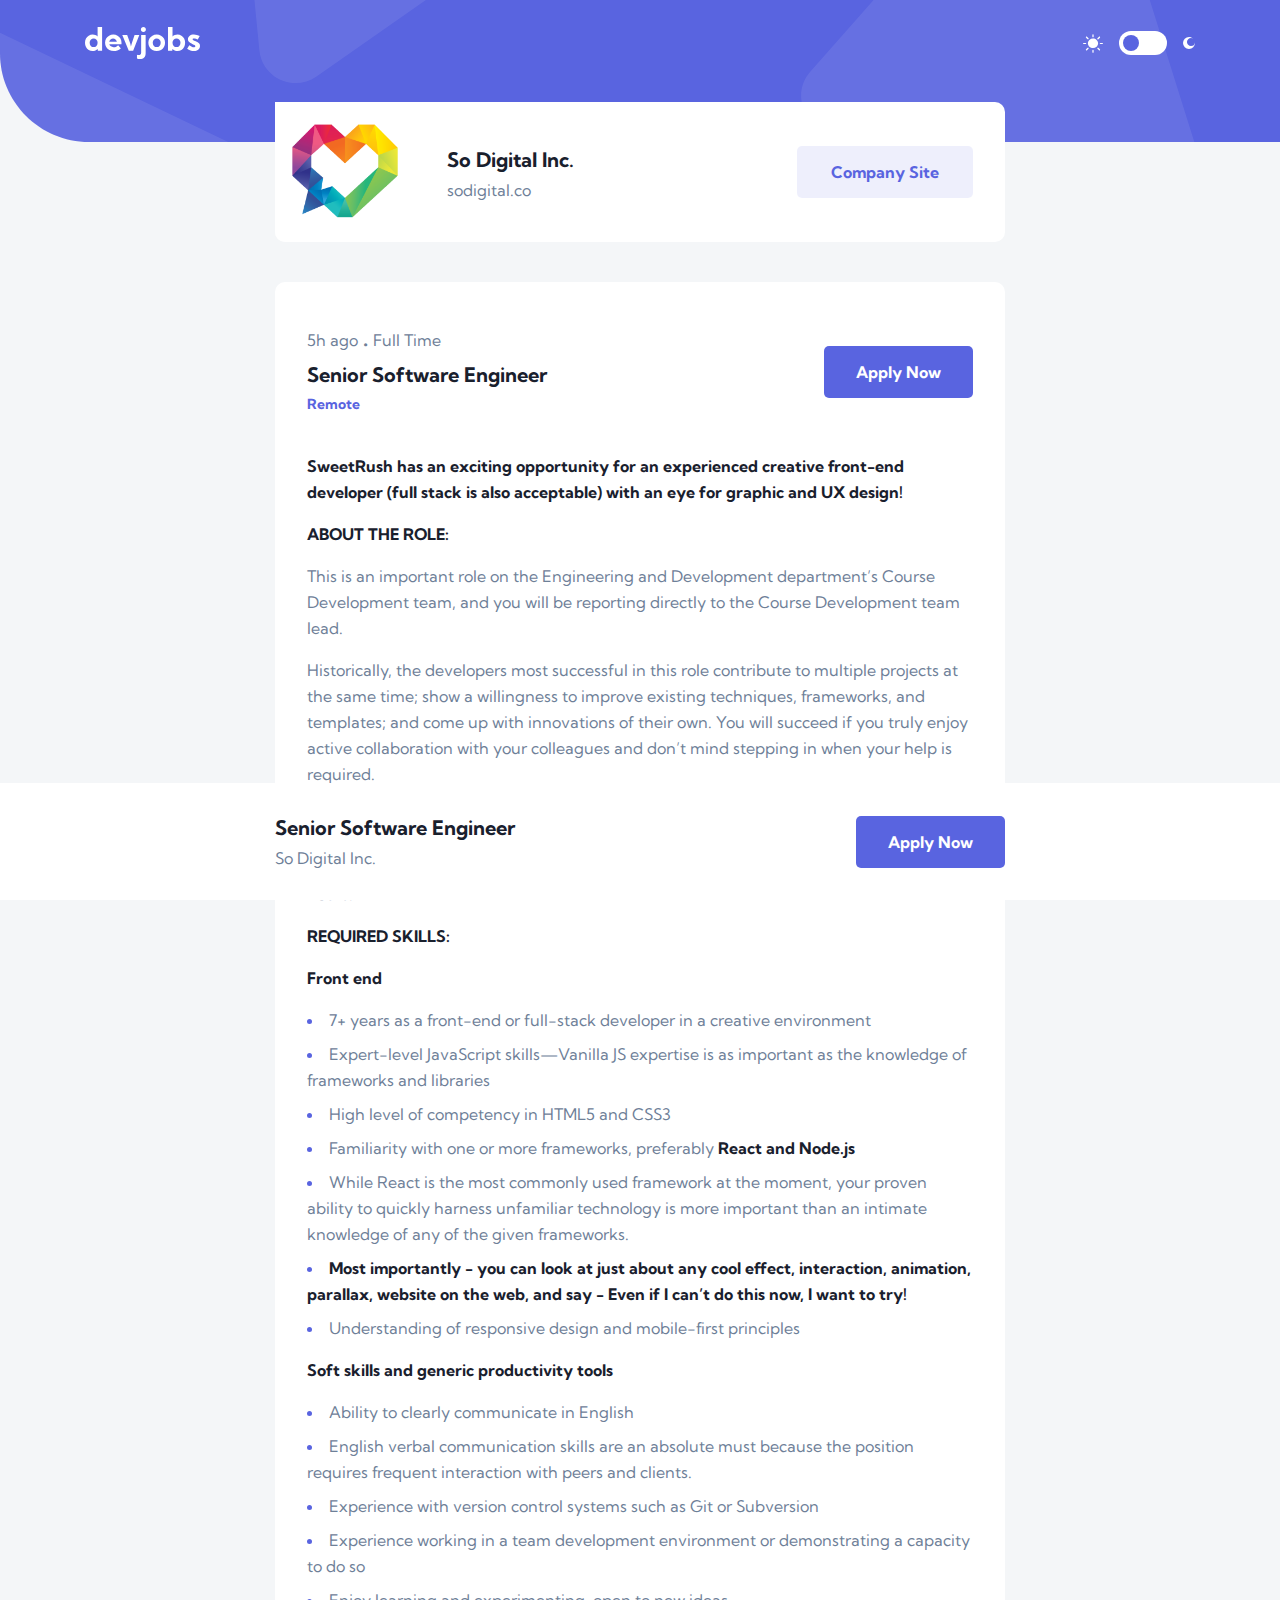
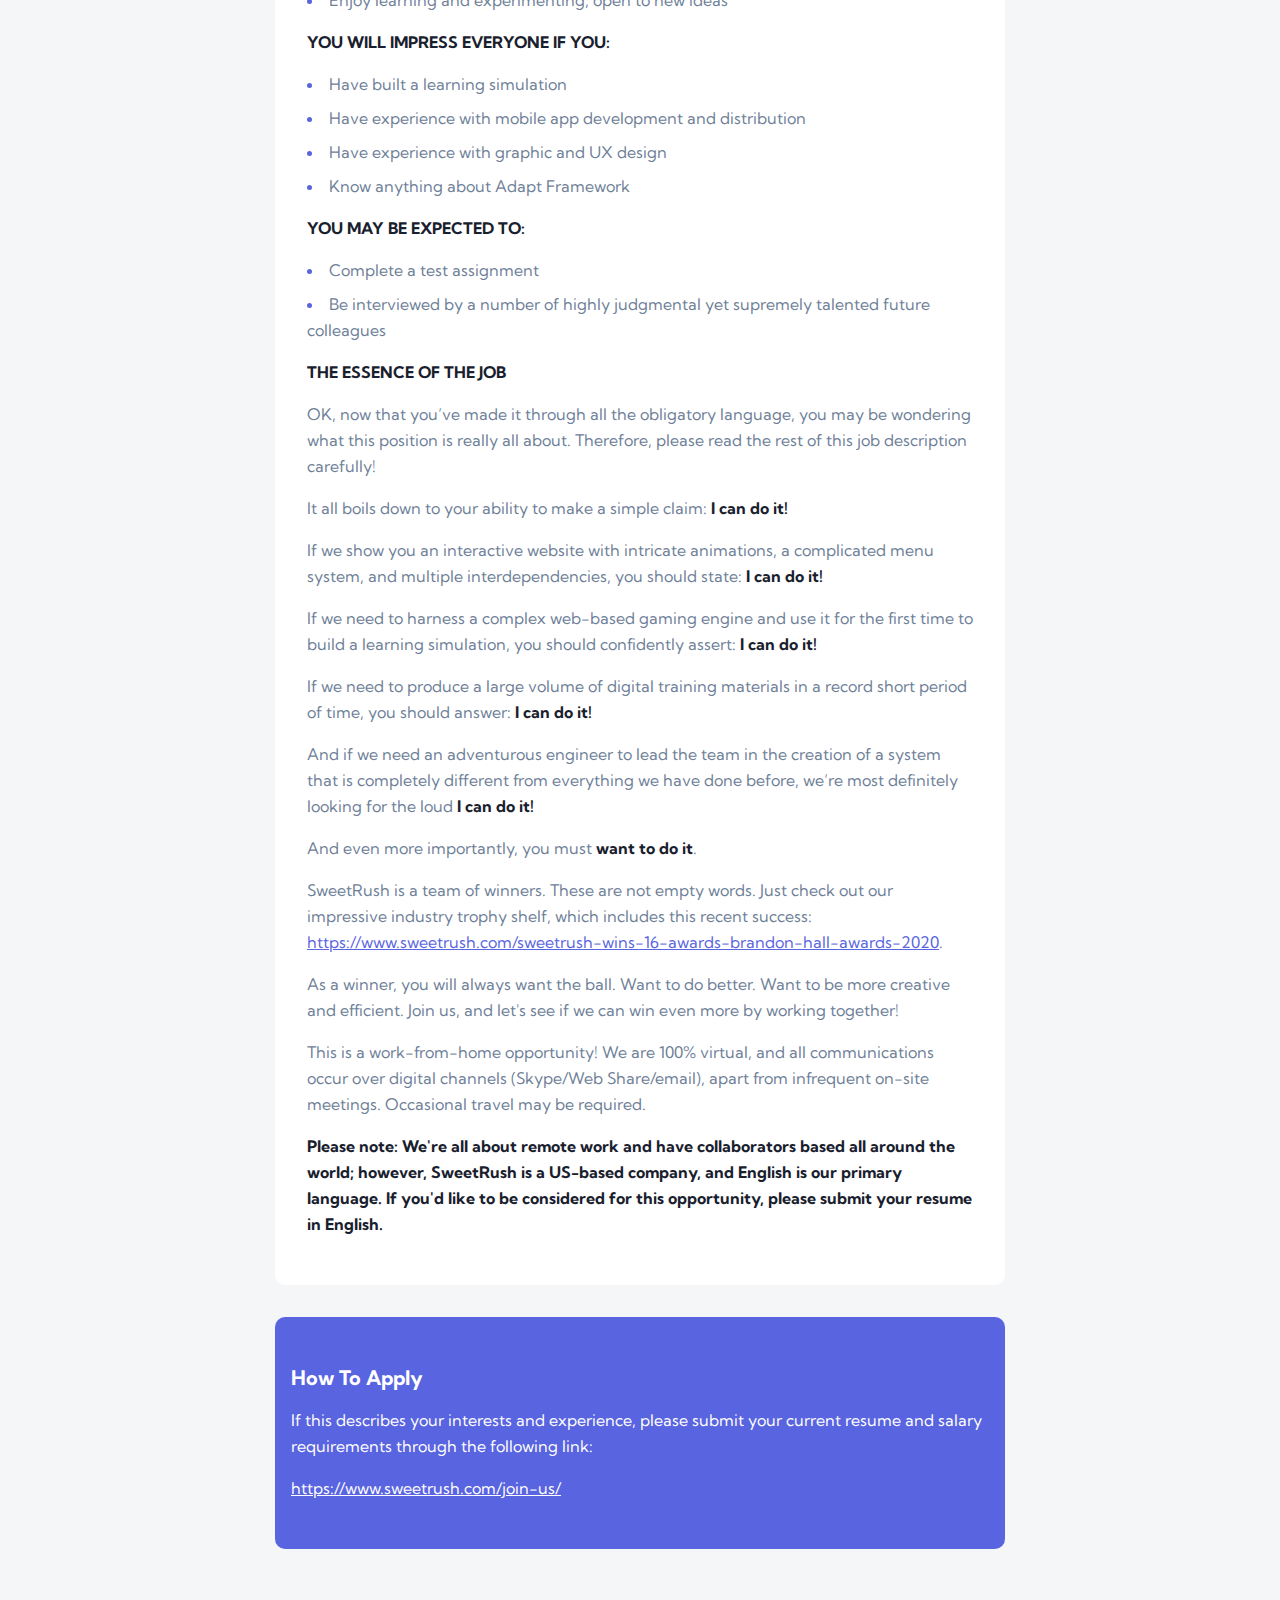
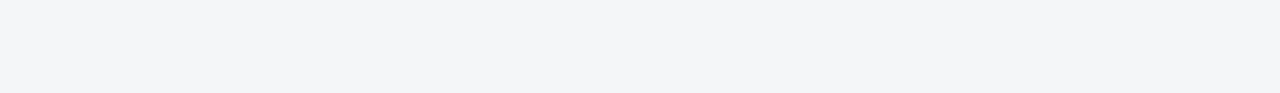
==== commit 1677c919: "Update dark mode UI" ====
--- a/detail.html
+++ b/detail.html
@@ -31,7 +31,7 @@
         <!-- Toggle -->
         <div class="row">
           <img src="assets/desktop/icon-sun.svg" alt="light mode">
-          <div class="header__toggle"></div>
+          <div class="header__toggle" data-dark-mode aria-hidden></div>
           <img src="assets/desktop/icon-moon.svg" alt="dark mode">
         </div>
     </div>
@@ -128,8 +128,8 @@
     </div>  
   </main>
   
-  <script src="js/class.js"></script>
-  <script src="js/app.js"></script>
-  <!-- <script src="js/ui.js"></script> -->
+  <!-- <script src="js/class.js"></script>
+  <script src="js/app.js"></script> -->
+  <script src="js/ui.js"></script>
 </body>
 </html>--- a/sass/style.css
+++ b/sass/style.css
@@ -1,5 +1,39 @@
 @import url("https://fonts.googleapis.com/css2?family=Kumbh+Sans:wght@400;700&display=swap");
 /*--VARIABLES--*/
+/*--DARK MODE VAR--*/
+:root {
+  --color-background: #F4F6F8;
+  --color-text: #19202D;
+  --color-placeholder: rgba(25, 32, 45, 0.5);
+  --color-component-background: #FFFFFF;
+  --btn-background-1: #5964e0;
+  --btn-background-hover-1: #939BF4;
+  --btn-text-1: #FFFFFF;
+  --btn-background-2: rgba(89, 100, 224, 0.1);
+  --btn-background-hover-2: rgba(89, 100, 224, 0.25);
+  --btn-text-2: #5964e0;
+  --checkbox-background: rgba(18, 23, 33, 0.1);
+}
+
+.dark {
+  --color-background: #121721;
+  --color-text: #FFFFFF;
+  --color-placeholder: rgba(255, 255, 255, 0.5);
+  --color-component-background: #19202D;
+  --btn-background-1: rgba(255, 255, 255, 0.1);
+  --btn-background-hover-1: rgba(255, 255, 255, 0.35);
+  --btn-text-1: #FFFFFF;
+  --btn-background-2: rgba(255, 255, 255, 0.1);
+  --btn-background-hover-2: rgba(255, 255, 255, 0.35);
+  --btn-text-2: #FFFFFF;
+  --checkbox-background: rgba(255, 255, 255, 0.1);
+}
+
+* {
+  -webkit-transition: all .15s ease;
+  transition: all .15s ease;
+}
+
 /*--RESET--*/
 /* Box sizing rules */
 *, *::before, *::after {
@@ -24,7 +58,7 @@
   text-rendering: optimizeSpeed;
   font-family: "Kumbh Sans", sans-serif;
   font-size: 1rem;
-  color: #19202D;
+  color: var(--color-text);
 }
 
 /* Remove default list style */
@@ -34,7 +68,7 @@
 
 a {
   text-decoration: none;
-  color: #19202D;
+  color: var(--color-text);
   cursor: pointer;
   font-size: 1rem;
   font-weight: 700;
@@ -48,8 +82,30 @@
 }
 
 /* Inherit fonts for inputs and buttons */
-input, button, textarea, select {
+input[type=text], button, textarea, select {
   font: inherit;
+  color: var(--color-text);
+  background-color: var(--color-component-background);
+}
+
+::-webkit-input-placeholder {
+  color: var(--color-placeholder);
+}
+
+:-ms-input-placeholder {
+  color: var(--color-placeholder);
+}
+
+::-ms-input-placeholder {
+  color: var(--color-placeholder);
+}
+
+::placeholder {
+  color: var(--color-placeholder);
+}
+
+svg {
+  pointer-events: none;
 }
 
 /*--VISUALLY HIDDEN--*/
@@ -69,36 +125,27 @@
 
 /*--UTILITIES--*/
 .lightBtn {
-  background-color: #5964e0;
-  color: #FFFFFF;
+  background-color: var(--btn-background-1);
+  color: var(--btn-text-1);
   font-size: 1rem;
   padding: 1rem 2rem;
   border-radius: 5px;
 }
 
 .lightBtn:hover {
-  background-color: #939BF4;
+  background-color: var(--btn-background-hover-1);
 }
 
 .lightBtn-2 {
-  background-color: rgba(89, 100, 224, 0.1);
-  color: #5964e0;
+  background-color: var(--btn-background-2);
+  color: var(--btn-text-2);
   font-size: 1rem;
   padding: 1rem 2rem;
   border-radius: 5px;
 }
 
 .lightBtn-2:hover {
-  background-color: rgba(89, 100, 224, 0.35);
-}
-
-.darkBtn {
-  background-color: rgba(255, 255, 255, 0.1);
-  font-size: 1rem;
-}
-
-.darkBtn:hover {
-  background-color: rgba(255, 255, 255, 0.35);
+  background-color: var(--btn-background-hover-2);
 }
 
 .input input[type=checkbox], .header__modal-content label[for=type] input[type=checkbox] {
@@ -113,7 +160,7 @@
   height: 1.5rem;
   border-radius: 10%;
   margin-right: 1rem;
-  background: rgba(18, 23, 33, 0.1);
+  background-color: var(--checkbox-background);
   border: none;
 }
 
@@ -122,7 +169,7 @@
   color: white;
   text-align: center;
   line-height: 1.5rem;
-  background: #5964e0;
+  background-color: #5964e0;
   border-color: #5964e0;
 }
 
@@ -139,7 +186,7 @@
 
 /*--LAYOUT--*/
 body {
-  background-color: #F4F6F8;
+  background-color: var(--color-background);
 }
 
 .row, .header__mode, .header__searchbar, .header__searchbar label, .header__modal-content label, .loadmore {
@@ -204,11 +251,15 @@
   background-color: #939BF4;
 }
 
+.header__toggle.active::after {
+  left: 28px;
+}
+
 .header__searchbar {
   width: 90vw;
   margin: 0 auto;
   padding-right: 1rem;
-  background-color: #FFFFFF;
+  background-color: var(--color-component-background);
   border-radius: 10px;
   -webkit-transform: translateY(-50%);
           transform: translateY(-50%);
@@ -246,6 +297,10 @@
   -webkit-box-pack: center;
       -ms-flex-pack: center;
           justify-content: center;
+}
+
+.header__searchbar .modal.active path {
+  fill: #FFFFFF;
 }
 
 .header__modal {
@@ -281,7 +336,7 @@
 }
 
 .header__modal-content {
-  background-color: #FFFFFF;
+  background-color: var(--color-component-background);
   width: 90%;
   padding: 1.5rem;
   border-radius: 10px;
@@ -314,7 +369,7 @@
 }
 
 .job__card {
-  background-color: #FFFFFF;
+  background-color: var(--color-component-background);
   padding: 2rem;
   position: relative;
   border-radius: 10px;
@@ -332,11 +387,18 @@
   position: absolute;
   top: -25px;
   left: 2rem;
+  border-radius: 15px;
 }
 
 .job__type {
   color: #6E8098;
   font-size: 1rem;
+  font-weight: 400;
+}
+
+.job__createTime {
+  font-size: 1rem;
+  font-weight: 400;
 }
 
 .job__createTime span:nth-of-type(2) {
@@ -347,7 +409,7 @@
 .job__title {
   font-size: 1.25rem;
   font-weight: 700;
-  color: #19202D;
+  color: var(--color-text);
 }
 
 .job__title:hover {
@@ -374,7 +436,7 @@
 }
 
 .detail__company {
-  background-color: #FFFFFF;
+  background-color: var(--color-component-background);
   text-align: center;
   padding: 3rem 1rem 2.5rem;
   position: relative;
@@ -410,7 +472,7 @@
 }
 
 .detail__info {
-  background-color: #FFFFFF;
+  background-color: var(--color-component-background);
   border-radius: 10px;
   padding: 2rem 1rem;
   margin-top: 1rem;
@@ -447,7 +509,7 @@
 }
 
 .detail__description strong {
-  color: #19202D;
+  color: var(--color-text);
 }
 
 .detail__description a {
@@ -483,7 +545,7 @@
 .footer {
   padding: 5vw;
   width: 100vw;
-  background-color: #FFFFFF;
+  background-color: var(--color-component-background);
   margin: 0 auto;
   position: fixed;
   bottom: 0;
--- a/sass/style-tablet.css
+++ b/sass/style-tablet.css
@@ -1,5 +1,39 @@
 @import url("https://fonts.googleapis.com/css2?family=Kumbh+Sans:wght@400;700&display=swap");
 /*--VARIABLES--*/
+/*--DARK MODE VAR--*/
+:root {
+  --color-background: #F4F6F8;
+  --color-text: #19202D;
+  --color-placeholder: rgba(25, 32, 45, 0.5);
+  --color-component-background: #FFFFFF;
+  --btn-background-1: #5964e0;
+  --btn-background-hover-1: #939BF4;
+  --btn-text-1: #FFFFFF;
+  --btn-background-2: rgba(89, 100, 224, 0.1);
+  --btn-background-hover-2: rgba(89, 100, 224, 0.25);
+  --btn-text-2: #5964e0;
+  --checkbox-background: rgba(18, 23, 33, 0.1);
+}
+
+.dark {
+  --color-background: #121721;
+  --color-text: #FFFFFF;
+  --color-placeholder: rgba(255, 255, 255, 0.5);
+  --color-component-background: #19202D;
+  --btn-background-1: rgba(255, 255, 255, 0.1);
+  --btn-background-hover-1: rgba(255, 255, 255, 0.35);
+  --btn-text-1: #FFFFFF;
+  --btn-background-2: rgba(255, 255, 255, 0.1);
+  --btn-background-hover-2: rgba(255, 255, 255, 0.35);
+  --btn-text-2: #FFFFFF;
+  --checkbox-background: rgba(255, 255, 255, 0.1);
+}
+
+* {
+  -webkit-transition: all .15s ease;
+  transition: all .15s ease;
+}
+
 /*--RESET--*/
 /* Box sizing rules */
 *, *::before, *::after {
@@ -24,7 +58,7 @@
   text-rendering: optimizeSpeed;
   font-family: "Kumbh Sans", sans-serif;
   font-size: 1rem;
-  color: #19202D;
+  color: var(--color-text);
 }
 
 /* Remove default list style */
@@ -34,7 +68,7 @@
 
 a {
   text-decoration: none;
-  color: #19202D;
+  color: var(--color-text);
   cursor: pointer;
   font-size: 1rem;
   font-weight: 700;
@@ -48,8 +82,30 @@
 }
 
 /* Inherit fonts for inputs and buttons */
-input, button, textarea, select {
+input[type=text], button, textarea, select {
   font: inherit;
+  color: var(--color-text);
+  background-color: var(--color-component-background);
+}
+
+::-webkit-input-placeholder {
+  color: var(--color-placeholder);
+}
+
+:-ms-input-placeholder {
+  color: var(--color-placeholder);
+}
+
+::-ms-input-placeholder {
+  color: var(--color-placeholder);
+}
+
+::placeholder {
+  color: var(--color-placeholder);
+}
+
+svg {
+  pointer-events: none;
 }
 
 /*--VISUALLY HIDDEN--*/
@@ -69,36 +125,27 @@
 
 /*--UTILITIES--*/
 .lightBtn {
-  background-color: #5964e0;
-  color: #FFFFFF;
+  background-color: var(--btn-background-1);
+  color: var(--btn-text-1);
   font-size: 1rem;
   padding: 1rem 2rem;
   border-radius: 5px;
 }
 
 .lightBtn:hover {
-  background-color: #939BF4;
+  background-color: var(--btn-background-hover-1);
 }
 
 .lightBtn-2 {
-  background-color: rgba(89, 100, 224, 0.1);
-  color: #5964e0;
+  background-color: var(--btn-background-2);
+  color: var(--btn-text-2);
   font-size: 1rem;
   padding: 1rem 2rem;
   border-radius: 5px;
 }
 
 .lightBtn-2:hover {
-  background-color: rgba(89, 100, 224, 0.35);
-}
-
-.darkBtn {
-  background-color: rgba(255, 255, 255, 0.1);
-  font-size: 1rem;
-}
-
-.darkBtn:hover {
-  background-color: rgba(255, 255, 255, 0.35);
+  background-color: var(--btn-background-hover-2);
 }
 
 .input input[type=checkbox], .header__modal-content label[for=type] input[type=checkbox], .header__searchbar .header__hidden label[for=type] input[type=checkbox] {
@@ -113,7 +160,7 @@
   height: 1.5rem;
   border-radius: 10%;
   margin-right: 1rem;
-  background: rgba(18, 23, 33, 0.1);
+  background-color: var(--checkbox-background);
   border: none;
 }
 
@@ -122,7 +169,7 @@
   color: white;
   text-align: center;
   line-height: 1.5rem;
-  background: #5964e0;
+  background-color: #5964e0;
   border-color: #5964e0;
 }
 
@@ -139,7 +186,7 @@
 
 /*--LAYOUT--*/
 body {
-  background-color: #F4F6F8;
+  background-color: var(--color-background);
 }
 
 .row, .header__mode, .header__searchbar, .header__searchbar label, .header__modal-content label, .loadmore, .footer {
@@ -204,11 +251,15 @@
   background-color: #939BF4;
 }
 
+.header__toggle.active::after {
+  left: 28px;
+}
+
 .header__searchbar {
   width: 90vw;
   margin: 0 auto;
   padding-right: 1rem;
-  background-color: #FFFFFF;
+  background-color: var(--color-component-background);
   border-radius: 10px;
   -webkit-transform: translateY(-50%);
           transform: translateY(-50%);
@@ -246,6 +297,10 @@
   -webkit-box-pack: center;
       -ms-flex-pack: center;
           justify-content: center;
+}
+
+.header__searchbar .modal.active path {
+  fill: #FFFFFF;
 }
 
 .header__modal {
@@ -281,7 +336,7 @@
 }
 
 .header__modal-content {
-  background-color: #FFFFFF;
+  background-color: var(--color-component-background);
   width: 90%;
   padding: 1.5rem;
   border-radius: 10px;
@@ -314,7 +369,7 @@
 }
 
 .job__card {
-  background-color: #FFFFFF;
+  background-color: var(--color-component-background);
   padding: 2rem;
   position: relative;
   border-radius: 10px;
@@ -332,11 +387,18 @@
   position: absolute;
   top: -25px;
   left: 2rem;
+  border-radius: 15px;
 }
 
 .job__type {
   color: #6E8098;
   font-size: 1rem;
+  font-weight: 400;
+}
+
+.job__createTime {
+  font-size: 1rem;
+  font-weight: 400;
 }
 
 .job__createTime span:nth-of-type(2) {
@@ -347,7 +409,7 @@
 .job__title {
   font-size: 1.25rem;
   font-weight: 700;
-  color: #19202D;
+  color: var(--color-text);
 }
 
 .job__title:hover {
@@ -374,7 +436,7 @@
 }
 
 .detail__company {
-  background-color: #FFFFFF;
+  background-color: var(--color-component-background);
   text-align: center;
   padding: 3rem 1rem 2.5rem;
   position: relative;
@@ -410,7 +472,7 @@
 }
 
 .detail__info {
-  background-color: #FFFFFF;
+  background-color: var(--color-component-background);
   border-radius: 10px;
   padding: 2rem 1rem;
   margin-top: 1rem;
@@ -447,7 +509,7 @@
 }
 
 .detail__description strong {
-  color: #19202D;
+  color: var(--color-text);
 }
 
 .detail__description a {
@@ -483,7 +545,7 @@
 .footer {
   padding: 5vw;
   width: 100vw;
-  background-color: #FFFFFF;
+  background-color: var(--color-component-background);
   margin: 0 auto;
   position: fixed;
   bottom: 0;
@@ -701,6 +763,9 @@
 }
 
 .footer p {
-  font-size: 1rem;
+  color: #6E8098;
+  font-size: 1rem;
+  font-weight: 400;
+  margin-top: 0.5rem;
 }
 /*# sourceMappingURL=style-tablet.css.map */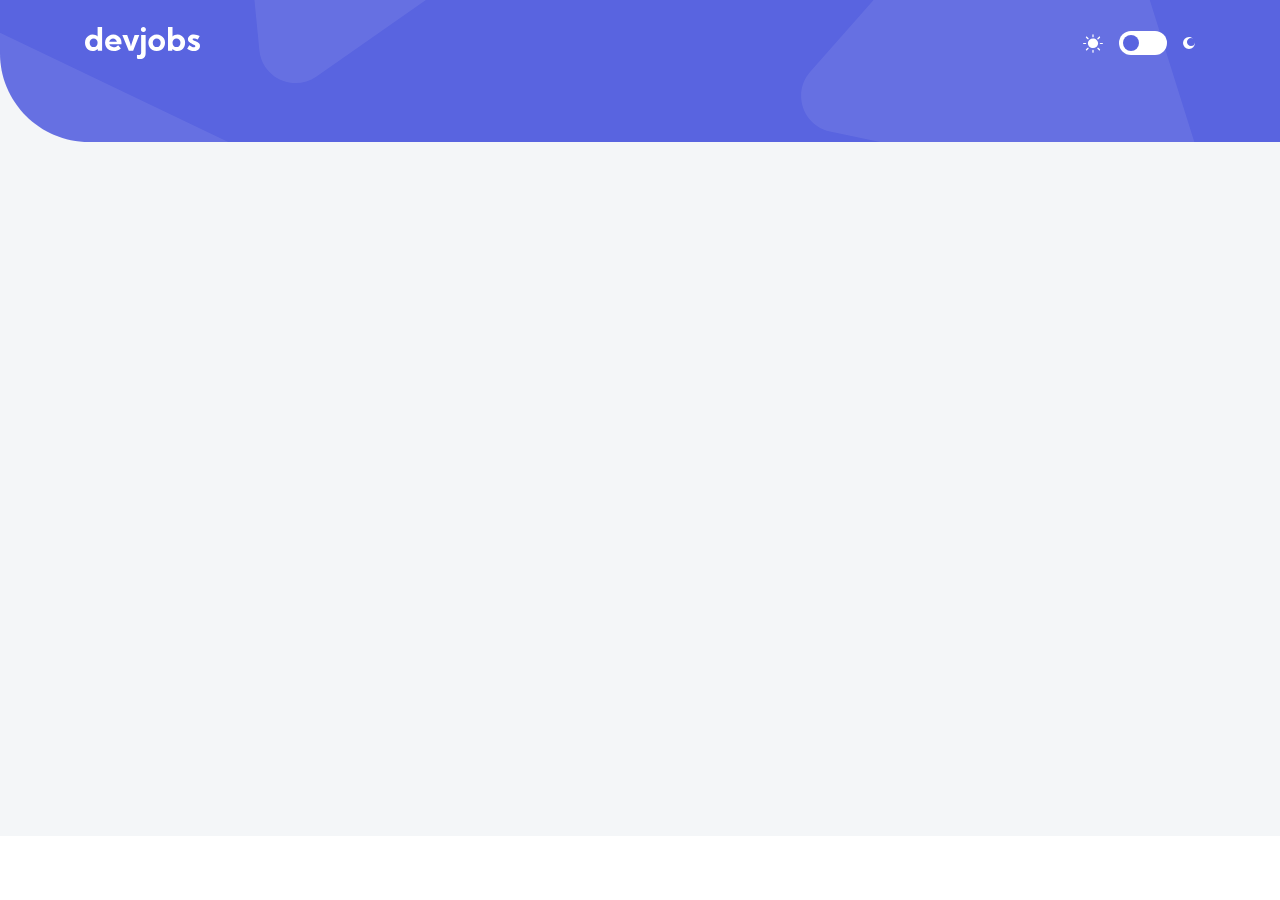
==== commit 48936498: "Show API data and autocomplete UI" ====
--- a/detail.html
+++ b/detail.html
@@ -38,98 +38,12 @@
   </header>
 
   <main>
-    <div class="detail">
-      <!-- Company basic info -->
-      <div class="detail__company">
-        <img src="assets/SR Logo.png" alt="company logo">
-        <h3>So Digital Inc.</h3>
-        <p>sodigital.co</p>
-        <a href="#" class="lightBtn-2">Company Site</a>
-      </div>
-
-      <!-- Description -->
-      <div class="detail__info">
-        <div class="job__createTime">
-          <span class="job__type">5h ago</span>
-          <span>.</span>
-          <span class="job__type">Full Time</span>
-        </div>
-        <h3 class="job__title">Senior Software Engineer</h3>
-        <h4 class="job__location">Remote</h4>
-        <a href="#" class="lightBtn">Apply Now</a>
-
-        <div class="detail__description">
-          <p><strong>SweetRush has an exciting opportunity for an experienced creative front-end developer (full stack is also acceptable) with an eye for graphic and UX design!</strong></p>
-          <p><strong>ABOUT THE ROLE:</strong></p>
-          <p>This is an important role on the Engineering and Development department’s Course Development team, and you will be reporting directly to the Course Development team lead.</p>
-          <p>Historically, the developers most successful in this role contribute to multiple projects at the same time; show a willingness to improve existing techniques, frameworks, and templates; and come up with innovations of their own. You will succeed if you truly enjoy active collaboration with your colleagues and don’t mind stepping in when your help is required.</p>
-          <p>This is a remote position and a great opportunity to work from home. Candidates from all geographic locations are welcome to apply; however, our development team is mostly based in North and Latin America, and you should be willing to work during our business hours.</p>
-          <p><strong>REQUIRED SKILLS:</strong></p>
-          <p><strong>Front end</strong></p>
-          <ul>
-          <li>7+ years as a front-end or full-stack developer in a creative environment</li>
-          <li>Expert-level JavaScript skills—Vanilla JS expertise is as important as the knowledge of frameworks and libraries</li>
-          <li>High level of competency in HTML5 and CSS3</li>
-          <li>Familiarity with one or more frameworks, preferably <strong>React and Node.js</strong>
-          </li>
-          <li>While React is the most commonly used framework at the moment, your proven ability to quickly harness unfamiliar technology is more important than an intimate knowledge of any of the given frameworks.</li>
-          <li><strong>Most importantly - you can look at just about any cool effect, interaction, animation, parallax, website on the web, and say - Even if I can’t do this now, I want to try!</strong></li>
-          <li>Understanding of responsive design and mobile-first principles</li>
-          </ul>
-          <p><strong>Soft skills and generic productivity tools</strong></p>
-          <ul>
-          <li>Ability to clearly communicate in English</li>
-          <li>English verbal communication skills are an absolute must because the position requires frequent interaction with peers and clients.</li>
-          <li>Experience with version control systems such as Git or Subversion</li>
-          <li>Experience working in a team development environment or demonstrating a capacity to do so</li>
-          <li>Enjoy learning and experimenting, open to new ideas</li>
-          </ul>
-          <p><strong>YOU WILL IMPRESS EVERYONE IF YOU:</strong></p>
-          <ul>
-          <li>Have built a learning simulation</li>
-          <li>Have experience with mobile app development and distribution</li>
-          <li>Have experience with graphic and UX design</li>
-          <li>Know anything about Adapt Framework</li>
-          </ul>
-          <p><strong>YOU MAY BE EXPECTED TO:</strong></p>
-          <ul>
-          <li>Complete a test assignment</li>
-          <li>Be interviewed by a number of highly judgmental yet supremely talented future colleagues</li>
-          </ul>
-          <p><strong>THE ESSENCE OF THE JOB</strong></p>
-          <p>OK, now that you’ve made it through all the obligatory language, you may be wondering what this position is really all about. Therefore, please read the rest of this job description carefully!</p>
-          <p>It all boils down to your ability to make a simple claim: <strong>I can do it!</strong></p>
-          <p>If we show you an interactive website with intricate animations, a complicated menu system, and multiple interdependencies, you should state: <strong>I can do it!</strong></p>
-          <p>If we need to harness a complex web-based gaming engine and use it for the first time to build a learning simulation, you should confidently assert: <strong>I can do it!</strong></p>
-          <p>If we need to produce a large volume of digital training materials in a record short period of time, you should answer: <strong>I can do it!</strong></p>
-          <p>And if we need an adventurous engineer to lead the team in the creation of a system that is completely different from everything we have done before, we’re most definitely looking for the loud <strong>I can do it!</strong></p>
-          <p>And even more importantly, you must <strong>want to do it</strong>.</p>
-          <p>SweetRush is a team of winners. These are not empty words. Just check out our impressive industry trophy shelf, which includes this recent success: <a href="https://www.sweetrush.com/sweetrush-wins-16-awards-brandon-hall-awards-2020">https://www.sweetrush.com/sweetrush-wins-16-awards-brandon-hall-awards-2020</a>.</p>
-          <p>As a winner, you will always want the ball. Want to do better. Want to be more creative and efficient. Join us, and let's see if we can win even more by working together!</p>
-          <p>This is a work-from-home opportunity! We are 100% virtual, and all communications occur over digital channels (Skype/Web Share/email), apart from infrequent on-site meetings. Occasional travel may be required.</p>
-          <p><strong>Please note: We're all about remote work and have collaborators based all around the world; however, SweetRush is a US-based company, and English is our primary language. If you'd like to be considered for this opportunity, please submit your resume in English.</strong></p>
-        </div>
-      </div>
-
-      <div class="detail__apply">
-        <h3>How To Apply</h3>
-        <p>If this describes your interests and experience, please submit your current resume and salary requirements through the following link:
-          <a href="https://www.sweetrush.com/join-us/">https://www.sweetrush.com/join-us/</a>
-        </p>
-      </div>
-    </div>
-
-    <div class="footer">
-      <div class="footer__text">
-        <h3>Senior Software Engineer</h3>
-        <p>So Digital Inc.</p>
-      </div>
-      <a href="#" class="lightBtn">Apply Now</a>
-    </div>  
+    <div class="detail"></div>
+    <div class="footer"></div>  
   </main>
   
-  <!-- <script src="js/class.js"></script>
-  <script src="js/app.js"></script> -->
+  <script src="js/class.js"></script>
+  <script src="js/app.js"></script>
   <script src="js/ui.js"></script>
 </body>
 </html>--- a/sass/style.css
+++ b/sass/style.css
@@ -1,6 +1,6 @@
 @import url("https://fonts.googleapis.com/css2?family=Kumbh+Sans:wght@400;700&display=swap");
-/*--VARIABLES--*/
-/*--DARK MODE VAR--*/
+/*--SYSTEM VARIABLES--*/
+/*--DARK MODE VARIABLES--*/
 :root {
   --color-background: #F4F6F8;
   --color-text: #19202D;
@@ -86,6 +86,7 @@
   font: inherit;
   color: var(--color-text);
   background-color: var(--color-component-background);
+  outline: none;
 }
 
 ::-webkit-input-placeholder {
@@ -104,6 +105,11 @@
   color: var(--color-placeholder);
 }
 
+*:focus {
+  outline: 1px solid #939BF4;
+}
+
+/* Make svg clickable */
 svg {
   pointer-events: none;
 }
@@ -180,10 +186,6 @@
   background-color: #6E8098;
 }
 
-*:focus {
-  outline: 1px solid #939BF4;
-}
-
 /*--LAYOUT--*/
 body {
   background-color: var(--color-background);
@@ -255,6 +257,26 @@
   left: 28px;
 }
 
+.header__autocom-title, .header__autocom-level, .header__autocom-levelModal {
+  position: absolute;
+  top: 80px;
+  left: 0;
+  background-color: var(--color-component-background);
+  opacity: 0;
+  pointer-events: none;
+  max-height: 21.75rem;
+  width: 90vw;
+}
+
+.header__autocom-title li, .header__autocom-level li, .header__autocom-levelModal li {
+  padding: 1rem 0 1rem 2rem;
+  display: none;
+}
+
+.header__autocom-title li:hover, .header__autocom-level li:hover, .header__autocom-levelModal li:hover {
+  background: var(--checkbox-background);
+}
+
 .header__searchbar {
   width: 90vw;
   margin: 0 auto;
@@ -263,6 +285,7 @@
   border-radius: 10px;
   -webkit-transform: translateY(-50%);
           transform: translateY(-50%);
+  position: relative;
 }
 
 .header__searchbar input {
@@ -301,6 +324,19 @@
 
 .header__searchbar .modal.active path {
   fill: #FFFFFF;
+}
+
+.header__searchbar.open {
+  border-radius: 10px 10px 0 0;
+}
+
+.header__searchbar.open .header__autocom-title, .header__searchbar.open .header__autocom-level, .header__searchbar.open .header__autocom-levelModal {
+  opacity: 1;
+  pointer-events: auto;
+}
+
+.header__searchbar.open .header__autocom-title li, .header__searchbar.open .header__autocom-level li, .header__searchbar.open .header__autocom-levelModal li {
+  display: block;
 }
 
 .header__modal {
@@ -340,13 +376,14 @@
   width: 90%;
   padding: 1.5rem;
   border-radius: 10px;
-}
-
-.header__modal-content label[for=location] {
+  position: relative;
+}
+
+.header__modal-content label[for=level] {
   padding: 0 0 1.5rem;
 }
 
-.header__modal-content label[for=location] input {
+.header__modal-content label[for=level] input {
   margin-left: 1rem;
   border: none;
 }
@@ -375,6 +412,7 @@
   border-radius: 10px;
   margin-bottom: 3rem;
   text-align: left;
+  min-height: 250px;
 }
 
 .job__card * + * {
@@ -404,6 +442,10 @@
 .job__createTime span:nth-of-type(2) {
   font-size: 2rem;
   color: #6E8098;
+}
+
+.job__createTime span:nth-of-type(3) {
+  text-transform: capitalize;
 }
 
 .job__title {
--- a/sass/style-tablet.css
+++ b/sass/style-tablet.css
@@ -1,6 +1,6 @@
 @import url("https://fonts.googleapis.com/css2?family=Kumbh+Sans:wght@400;700&display=swap");
-/*--VARIABLES--*/
-/*--DARK MODE VAR--*/
+/*--SYSTEM VARIABLES--*/
+/*--DARK MODE VARIABLES--*/
 :root {
   --color-background: #F4F6F8;
   --color-text: #19202D;
@@ -86,6 +86,7 @@
   font: inherit;
   color: var(--color-text);
   background-color: var(--color-component-background);
+  outline: none;
 }
 
 ::-webkit-input-placeholder {
@@ -104,6 +105,11 @@
   color: var(--color-placeholder);
 }
 
+*:focus {
+  outline: 1px solid #939BF4;
+}
+
+/* Make svg clickable */
 svg {
   pointer-events: none;
 }
@@ -180,10 +186,6 @@
   background-color: #6E8098;
 }
 
-*:focus {
-  outline: 1px solid #939BF4;
-}
-
 /*--LAYOUT--*/
 body {
   background-color: var(--color-background);
@@ -263,6 +265,7 @@
   border-radius: 10px;
   -webkit-transform: translateY(-50%);
           transform: translateY(-50%);
+  position: relative;
 }
 
 .header__searchbar input {
@@ -301,6 +304,39 @@
 
 .header__searchbar .modal.active path {
   fill: #FFFFFF;
+}
+
+.header__searchbar.open {
+  border-radius: 10px 10px 0 0;
+}
+
+.header__searchbar.open__autocom-title, .header__searchbar.open__autocom-level, .header__searchbar.open__autocom-levelModal {
+  opacity: 1;
+  pointer-events: auto;
+}
+
+.header__searchbar.open__autocom-title li, .header__searchbar.open__autocom-level li, .header__searchbar.open__autocom-levelModal li {
+  display: block;
+}
+
+.header__autocom-title, .header__autocom-level, .header__autocom-levelModal {
+  position: absolute;
+  top: 80px;
+  left: 0;
+  background-color: var(--color-component-background);
+  opacity: 0;
+  pointer-events: none;
+  max-height: 21.75rem;
+  width: 90vw;
+}
+
+.header__autocom-title li, .header__autocom-level li, .header__autocom-levelModal li {
+  padding: 1rem 0 1rem 2rem;
+  display: none;
+}
+
+.header__autocom-title li:hover, .header__autocom-level li:hover, .header__autocom-levelModal li:hover {
+  background: var(--checkbox-background);
 }
 
 .header__modal {
@@ -340,13 +376,14 @@
   width: 90%;
   padding: 1.5rem;
   border-radius: 10px;
-}
-
-.header__modal-content label[for=location] {
+  position: relative;
+}
+
+.header__modal-content label[for=level] {
   padding: 0 0 1.5rem;
 }
 
-.header__modal-content label[for=location] input {
+.header__modal-content label[for=level] input {
   margin-left: 1rem;
   border: none;
 }
@@ -375,6 +412,7 @@
   border-radius: 10px;
   margin-bottom: 3rem;
   text-align: left;
+  min-height: 250px;
 }
 
 .job__card * + * {
@@ -404,6 +442,10 @@
 .job__createTime span:nth-of-type(2) {
   font-size: 2rem;
   color: #6E8098;
+}
+
+.job__createTime span:nth-of-type(3) {
+  text-transform: capitalize;
 }
 
 .job__title {
@@ -631,8 +673,8 @@
   width: 1px;
   height: 5rem;
   background: rgba(110, 128, 152, 0.2);
-  -webkit-transform: translateX(-2rem);
-          transform: translateX(-2rem);
+  -webkit-transform: translateX(1rem);
+          transform: translateX(1rem);
 }
 
 .header__searchbar .modal, .header__searchbar #search {
